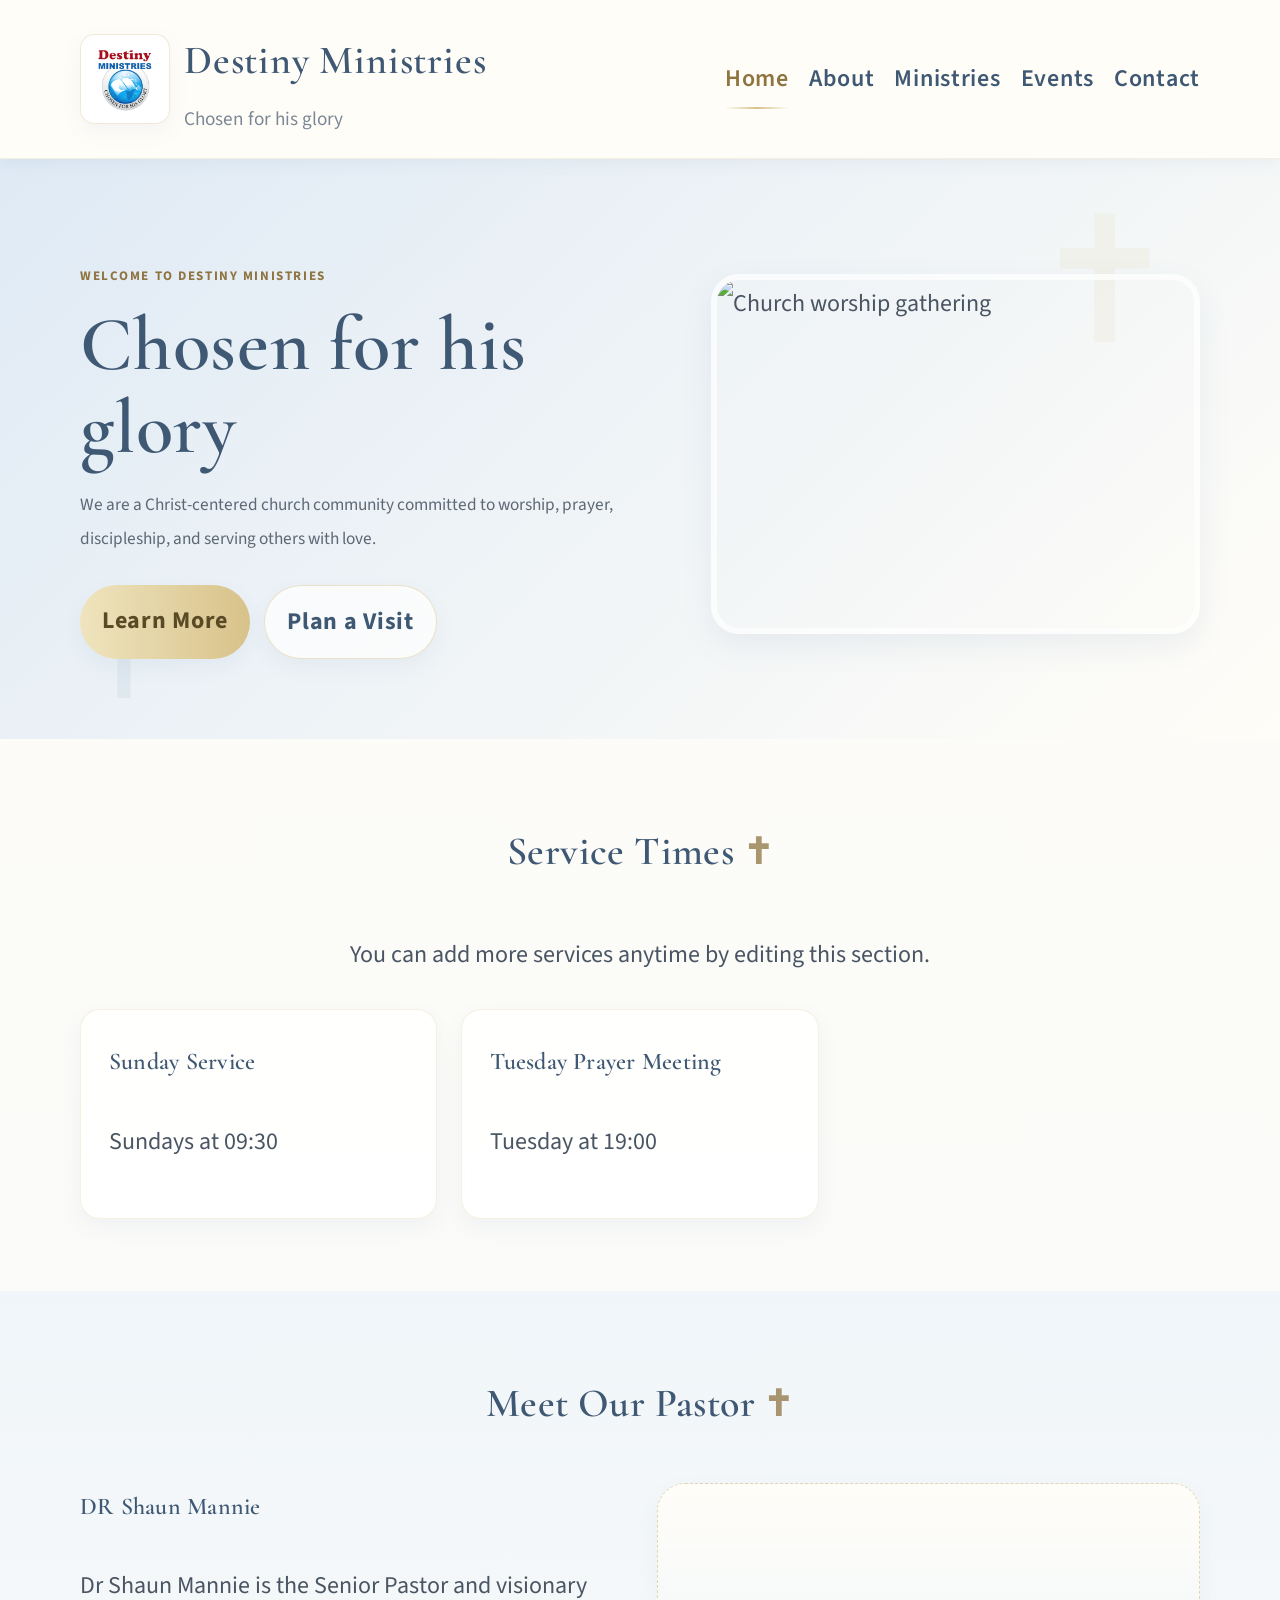
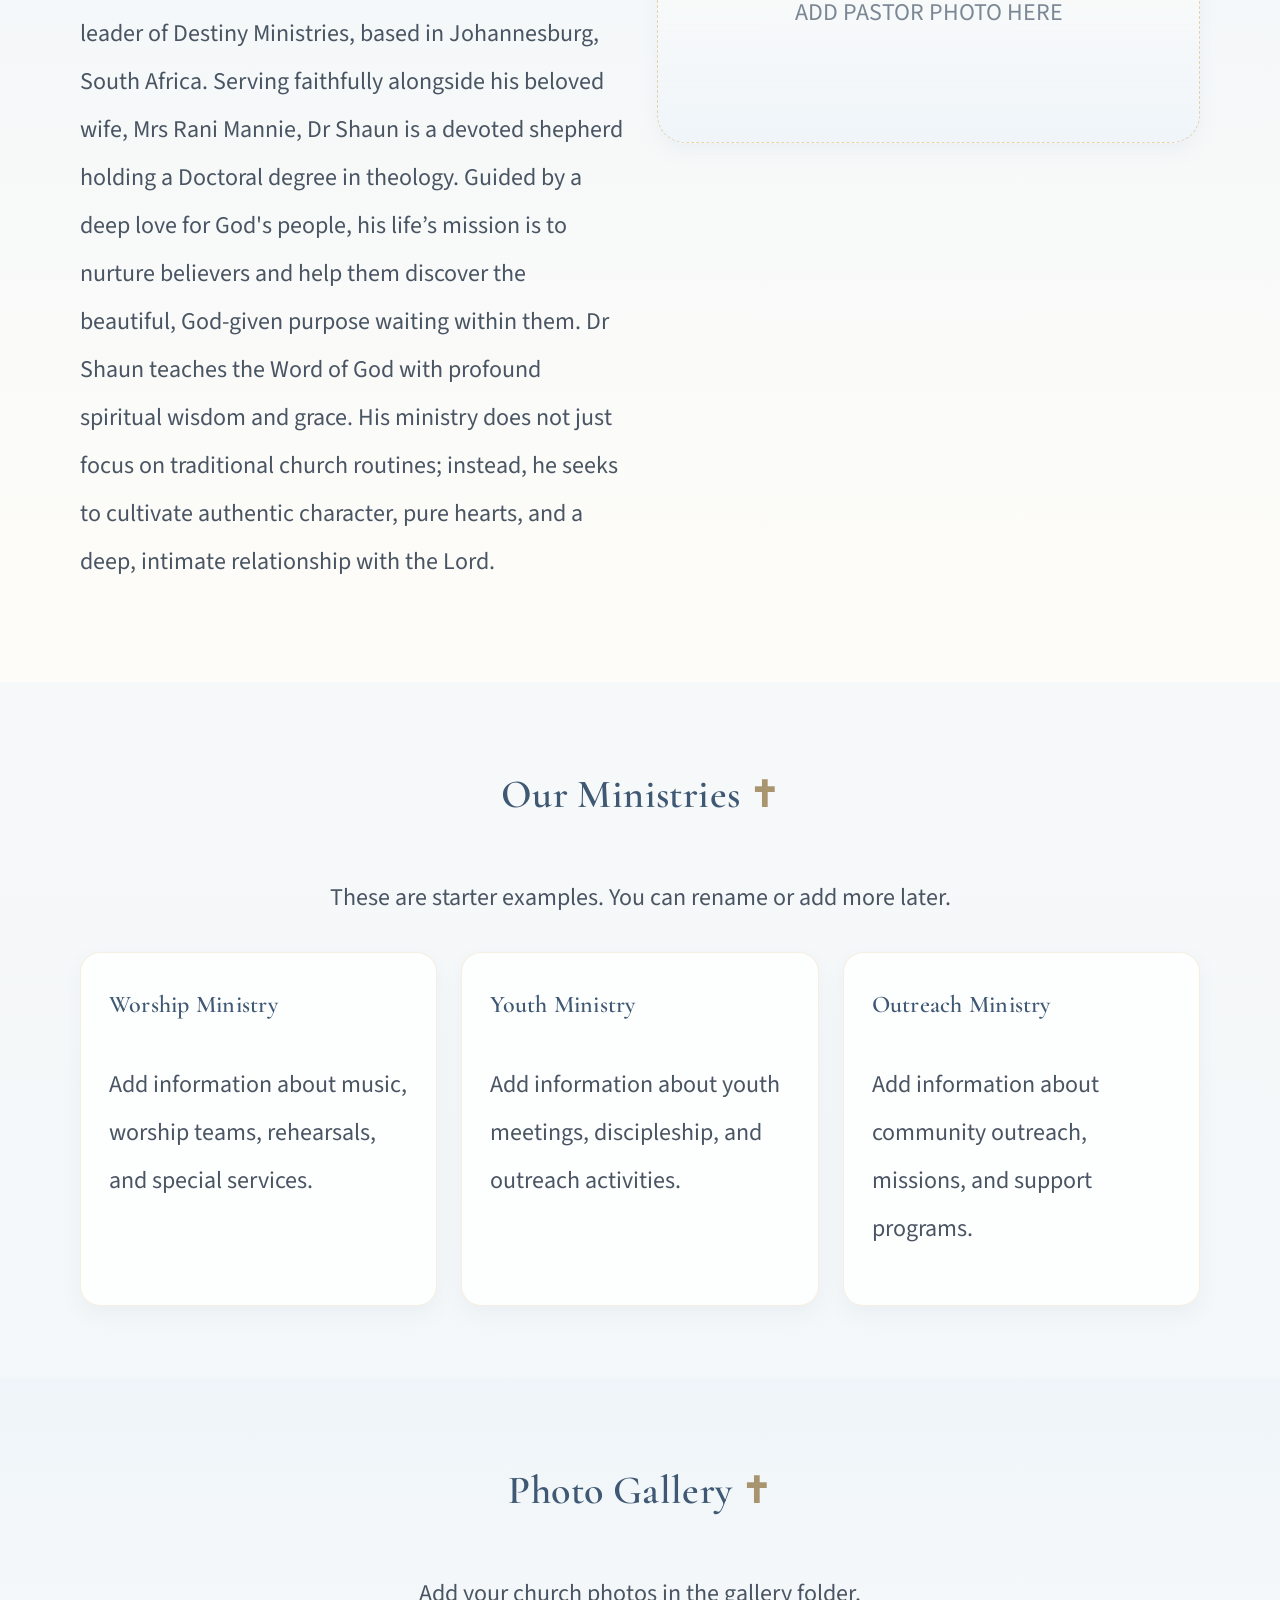
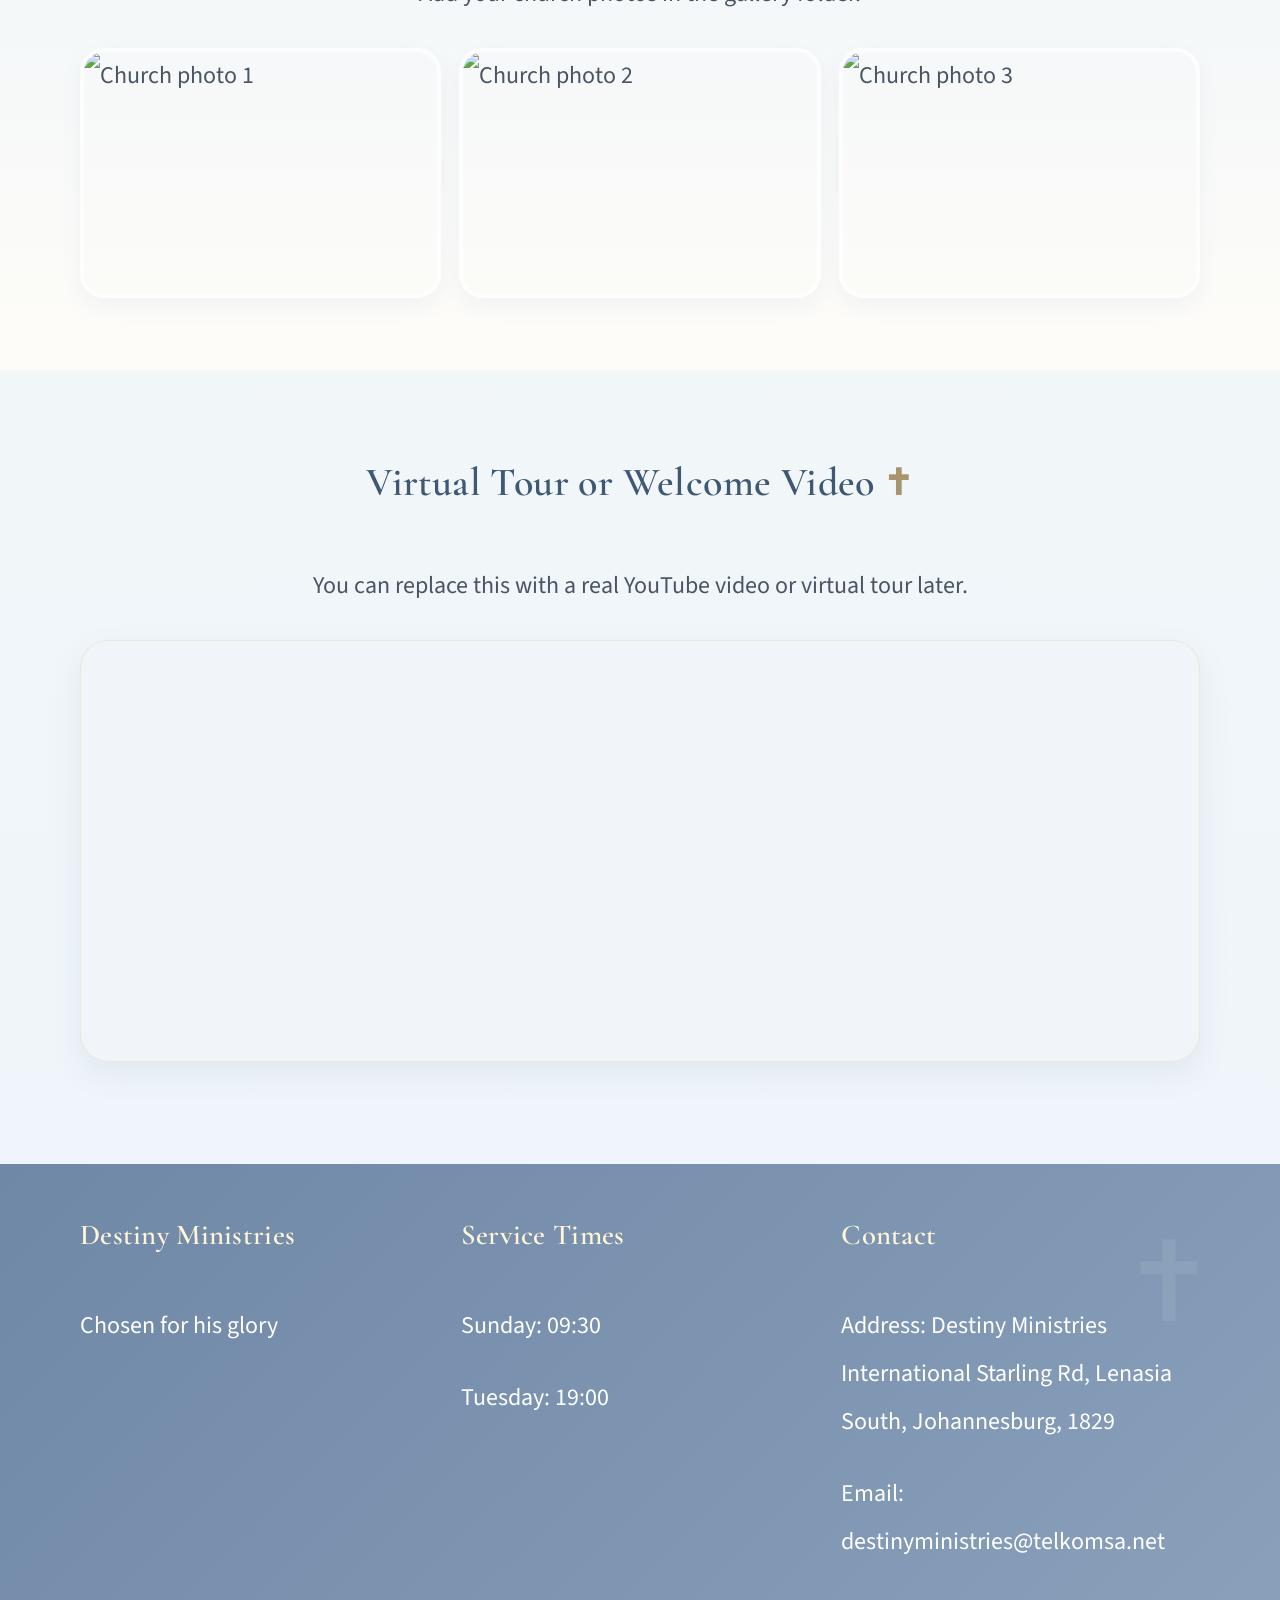
==== index.html @ 10422968 "More updates" ====
<!DOCTYPE html>
<html lang="en">
<head>
  <meta charset="UTF-8" />
  <meta name="viewport" content="width=device-width, initial-scale=1.0" />
  <title>Destiny Ministries | Home</title>
  <meta name="description" content="Destiny Ministries - Chosen for his glory" />
  <link rel="preconnect" href="https://fonts.googleapis.com" />
<link rel="preconnect" href="https://fonts.gstatic.com" crossorigin />
<link href="https://fonts.googleapis.com/css2?family=Cormorant+Garamond:wght@400;500;600;700&family=Source+Sans+3:wght@400;500;600&display=swap" rel="stylesheet" />
<link rel="stylesheet" href="styles.css" />
</head>
<body>
  <header class="site-header">
    <div class="container nav">
      <a href="index.html" class="brand">
        <img src="assets/logo.png" alt="Destiny Ministries Logo" class="logo" />
        <div>
          <h1>Destiny Ministries</h1>
          <p>Chosen for his glory</p>
        </div>
      </a>

      <button class="nav-toggle" aria-label="Toggle menu">☰</button>

      <nav class="site-nav">
        <a href="index.html" class="active">Home</a>
        <a href="about.html">About</a>
        <a href="ministries.html">Ministries</a>
        <a href="events.html">Events</a>
        <a href="contact.html">Contact</a>
      </nav>
    </div>
  </header>

  <main>
    <section class="hero">
      <div class="container hero-grid">
        <div class="hero-text">
          <span class="eyebrow">Welcome to Destiny Ministries</span>
          <h2>Chosen for his glory</h2>
          <p>
            We are a Christ-centered church community committed to worship,
            prayer, discipleship, and serving others with love.
          </p>
          <div class="hero-actions">
            <a href="about.html" class="btn">Learn More</a>
            <a href="contact.html" class="btn btn-outline">Plan a Visit</a>
          </div>
        </div>

        <div class="hero-image-card">
          <img src="assets/hero.jpg" alt="Church worship gathering" />
        </div>
      </div>
    </section>

    <section class="section">
      <div class="container">
        <div class="section-heading">
          <h3>Service Times</h3>
          <p>You can add more services anytime by editing this section.</p>
        </div>

        <div class="cards">
          <article class="card">
            <h4>Sunday Service</h4>
            <p>Sundays at 09:30</p>
          </article>

          <article class="card">
            <h4>Tuesday Prayer Meeting</h4>
            <p>Tuesday at 19:00</p>
          </article>
        </div>
      </div>
    </section>

    <section class="section alt-bg">
      <div class="container">
        <div class="section-heading">
          <h3>Meet Our Pastor</h3>
        </div>

        <div class="split">
          <div>
            <h4>DR Shaun Mannie</h4>
            <p>Dr Shaun Mannie is the Senior Pastor and visionary leader of Destiny Ministries, 
              based in Johannesburg, South Africa. 
              Serving faithfully alongside his beloved wife, Mrs Rani Mannie, 
              Dr Shaun is a devoted shepherd holding a Doctoral degree in theology. 
              Guided by a deep love for God's people, his life’s mission is to nurture believers and help them discover the beautiful, 
              God-given purpose waiting within them.
              Dr Shaun teaches the Word of God with profound spiritual wisdom and grace. 
              His ministry does not just focus on traditional church routines; instead, 
              he seeks to cultivate authentic character, pure hearts, and a deep, intimate relationship with the Lord.
            </p>
          </div>

          <div class="placeholder-box">
            <p>ADD PASTOR PHOTO HERE</p>
          </div>
        </div>
      </div>
    </section>

    <section class="section">
      <div class="container">
        <div class="section-heading">
          <h3>Our Ministries</h3>
          <p>These are starter examples. You can rename or add more later.</p>
        </div>

        <div class="cards">
          <article class="card">
            <h4>Worship Ministry</h4>
            <p>Add information about music, worship teams, rehearsals, and special services.</p>
          </article>

          <article class="card">
            <h4>Youth Ministry</h4>
            <p>Add information about youth meetings, discipleship, and outreach activities.</p>
          </article>

          <article class="card">
            <h4>Outreach Ministry</h4>
            <p>Add information about community outreach, missions, and support programs.</p>
          </article>
        </div>
      </div>
    </section>

    <section class="section alt-bg">
      <div class="container">
        <div class="section-heading">
          <h3>Photo Gallery</h3>
          <p>Add your church photos in the gallery folder.</p>
        </div>

        <div class="gallery">
          <img src="assets/gallery/photo1.jpg" alt="Church photo 1" />
          <img src="assets/gallery/photo2.jpg" alt="Church photo 2" />
          <img src="assets/gallery/photo3.jpg" alt="Church photo 3" />
        </div>
      </div>
    </section>

    <section class="section">
      <div class="container">
        <div class="section-heading">
          <h3>Virtual Tour or Welcome Video</h3>
          <p>You can replace this with a real YouTube video or virtual tour later.</p>
        </div>

        <div class="video-wrapper">
          <iframe
            src=""
            title="Church video placeholder"
            allowfullscreen>
          </iframe>
        </div>
      </div>
    </section>
  </main>

  <footer class="site-footer">
    <div class="container footer-grid">
      <div>
        <h4>Destiny Ministries</h4>
        <p>Chosen for his glory</p>
      </div>

      <div>
        <h4>Service Times</h4>
        <p>Sunday: 09:30</p>
        <p>Tuesday: 19:00</p>
      </div>

      <div>
        <h4>Contact</h4>
        <p>Address: Destiny Ministries International
          Starling Rd, Lenasia South, Johannesburg, 1829</p>
        <p>Email: destinyministries@telkomsa.net</p>
      </div>
    </div>
  </footer>

  <script src="script.js"></script>
</body>
</html>
---- styles.css ----
:root {
  --blue-deep: #5f7fa3;
  --blue-soft: #dfeaf5;
  --blue-mist: #edf4fa;
  --gold-soft: #d8c28a;
  --gold-light: #efe4be;
  --ivory: #fffdf8;
  --white: #ffffff;
  --text: #4a5563;
  --heading: #3f5873;
  --muted: #7b8794;
  --shadow: 0 12px 30px rgba(95, 127, 163, 0.10);
  --shadow-soft: 0 8px 20px rgba(95, 127, 163, 0.07);
  --radius: 20px;
  --max-width: 1120px;
}

* {
  box-sizing: border-box;
}

html {
  scroll-behavior: smooth;
}

body {
  margin: 0;
  font-family: "Source Sans 3", Arial, sans-serif;
  color: var(--text);
  background: linear-gradient(to bottom, var(--ivory), var(--blue-mist));
  line-height: 2.00;
  font-size: 1.50rem;
}

img {
  max-width: 100%;
  display: block;
}

a {
  color: var(--heading);
  text-decoration: none;
}

p,
li,
label,
input,
textarea,
button {
  font-family: "Source Sans 3", Arial, sans-serif;
}

.container {
  width: min(92%, var(--max-width));
  margin: 0 auto;
}

.site-header {
  background: rgba(255, 253, 248, 0.92);
  backdrop-filter: blur(8px);
  color: var(--heading);
  position: sticky;
  top: 0;
  z-index: 1000;
  box-shadow: 0 4px 16px rgba(95, 127, 163, 0.08);
  border-bottom: 1px solid rgba(216, 194, 138, 0.25);
}

.nav {
  display: flex;
  align-items: center;
  justify-content: space-between;
  gap: 20px;
  padding: 20px 0;
  position: relative;
}

.brand {
  display: flex;
  align-items: center;
  gap: 14px;
  color: var(--heading);
}

.brand h1 {
  font-family: "Cormorant Garamond", Georgia, serif;
  font-size: 2.5rem;
  margin: 0;
  font-weight: 600;
  letter-spacing: 0.02em;
}

.brand p {
  margin: 0;
  color: var(--muted);
  font-size: 1.2rem;
}

.logo {
  width: 90px;
  height: 90px;
  object-fit: contain;
  border-radius: 16%;
  background: var(--white);
  padding: 10px;
  box-shadow: var(--shadow-soft);
  border: 1px solid rgba(216, 194, 138, 0.35);
}

.site-nav {
  display: flex;
  gap: 20px;
}

.site-nav a {
  color: var(--heading);
  font-family: "Source Sans 3", Arial, sans-serif;
  font-weight: 600;
  letter-spacing: 0.03em;
  position: relative;
}

.site-nav a.active,
.site-nav a:hover {
  color: #8f7440;
}

.site-nav a.active::after,
.site-nav a:hover::after {
  content: "";
  position: absolute;
  left: 0;
  bottom: -6px;
  width: 100%;
  height: 2px;
  background: linear-gradient(to right, transparent, var(--gold-soft), transparent);
}

.nav-toggle {
  display: none;
  background: transparent;
  color: var(--heading);
  border: none;
  font-size: 1.6rem;
  cursor: pointer;
}

.hero {
  position: relative;
  overflow: hidden;
  padding: 90px 0 80px;
  background:
    linear-gradient(135deg, rgba(223, 234, 245, 0.95), rgba(255, 253, 248, 0.98)),
    linear-gradient(to bottom right, var(--blue-soft), var(--ivory));
}

.hero::before {
  content: "✝";
  position: absolute;
  top: 40px;
  right: 8%;
  font-size: 11rem;
  color: rgba(216, 194, 138, 0.10);
  line-height: 1;
  pointer-events: none;
}

.hero::after {
  content: "✝";
  position: absolute;
  bottom: 20px;
  left: 6%;
  font-size: 7rem;
  color: rgba(95, 127, 163, 0.08);
  line-height: 1;
  pointer-events: none;
}

.hero-grid {
  display: grid;
  grid-template-columns: 1.2fr 1fr;
  gap: 44px;
  align-items: center;
  position: relative;
  z-index: 1;
}

.eyebrow {
  display: inline-block;
  margin-bottom: 14px;
  color: #8f7440;
  font-weight: 700;
  text-transform: uppercase;
  letter-spacing: 0.12em;
  font-size: 0.82rem;
}

.hero h2 {
  font-family: "Cormorant Garamond", Georgia, serif;
  font-size: clamp(2.8rem, 6vw, 4.8rem);
  margin: 0 0 18px;
  line-height: 1.08;
  color: var(--heading);
  font-weight: 600;
  letter-spacing: 0.01em;
}

.hero p {
  max-width: 620px;
  font-size: 1.08rem;
  color: #5d6875;
}

.hero-image-card img {
  border-radius: 28px;
  box-shadow: var(--shadow);
  min-height: 360px;
  object-fit: cover;
  border: 6px solid rgba(255, 255, 255, 0.7);
}

.hero-actions {
  display: flex;
  gap: 14px;
  margin-top: 28px;
  flex-wrap: wrap;
}

.btn {
  display: inline-block;
  background: linear-gradient(to right, var(--gold-light), var(--gold-soft));
  color: #5a4a26;
  padding: 12px 22px;
  border-radius: 999px;
  font-family: "Source Sans 3", Arial, sans-serif;
  font-weight: 700;
  letter-spacing: 0.03em;
  border: none;
  cursor: pointer;
  box-shadow: var(--shadow-soft);
  transition: transform 0.2s ease, box-shadow 0.2s ease;
}

.btn:hover {
  transform: translateY(-1px);
  box-shadow: 0 12px 22px rgba(95, 127, 163, 0.12);
}

.btn-outline {
  background: rgba(255, 255, 255, 0.7);
  border: 1px solid rgba(216, 194, 138, 0.45);
  color: var(--heading);
}

.page-header {
  background: linear-gradient(to bottom, rgba(223, 234, 245, 0.5), rgba(255, 253, 248, 0.85));
  padding: 54px 0 28px;
  text-align: center;
}

.page-header h2 {
  font-family: "Cormorant Garamond", Georgia, serif;
  color: var(--heading);
  font-size: 3rem;
  margin-bottom: 10px;
  font-weight: 600;
}

.section {
  padding: 72px 0;
  position: relative;
}

.alt-bg {
  background: linear-gradient(to bottom, rgba(237, 244, 250, 0.72), rgba(255, 253, 248, 0.9));
}

.section-heading {
  margin-bottom: 30px;
  text-align: center;
}

.section-heading h3,
.section h3,
.card h3,
.card h4,
h4 {
  font-family: "Cormorant Garamond", Georgia, serif;
  margin-top: 0;
  color: var(--heading);
  font-weight: 600;
  letter-spacing: 0.01em;
}

.section-heading h3,
.section h3 {
  font-size: 2.5rem;
}

.section-heading h3::after,
.section h3::after {
  content: " ✝";
  color: rgba(143, 116, 64, 0.75);
  font-size: 0.9em;
}

.cards {
  display: grid;
  grid-template-columns: repeat(3, 1fr);
  gap: 24px;
}

.card {
  background: rgba(255, 255, 255, 0.82);
  border-radius: var(--radius);
  padding: 28px;
  box-shadow: var(--shadow-soft);
  border: 1px solid rgba(216, 194, 138, 0.24);
  backdrop-filter: blur(4px);
}

.split {
  display: grid;
  grid-template-columns: 1fr 1fr;
  gap: 34px;
  align-items: start;
}

.placeholder-box {
  min-height: 260px;
  border: 1.5px dashed rgba(216, 194, 138, 0.65);
  border-radius: 28px;
  display: grid;
  place-items: center;
  background:
    linear-gradient(to bottom, rgba(255, 253, 248, 0.96), rgba(237, 244, 250, 0.8));
  color: var(--muted);
  padding: 20px;
  text-align: center;
  box-shadow: var(--shadow-soft);
}

.gallery {
  display: grid;
  grid-template-columns: repeat(3, 1fr);
  gap: 18px;
}

.gallery img {
  width: 100%;
  height: 250px;
  object-fit: cover;
  border-radius: 24px;
  box-shadow: var(--shadow-soft);
  border: 4px solid rgba(255, 255, 255, 0.7);
}

.video-wrapper {
  border-radius: 28px;
  overflow: hidden;
  box-shadow: var(--shadow);
  background: #f1f5f9;
  border: 1px solid rgba(216, 194, 138, 0.25);
}

.video-wrapper iframe {
  width: 100%;
  height: 420px;
  border: 0;
  display: block;
}

.contact-form {
  display: grid;
  gap: 12px;
}

.contact-form input,
.contact-form textarea {
  width: 100%;
  padding: 13px 15px;
  border: 1px solid rgba(95, 127, 163, 0.18);
  border-radius: 14px;
  font: inherit;
  background: rgba(255, 255, 255, 0.88);
}

.contact-form input:focus,
.contact-form textarea:focus {
  outline: 2px solid rgba(216, 194, 138, 0.35);
  border-color: rgba(216, 194, 138, 0.55);
}

.form-note {
  color: var(--muted);
  font-size: 0.95rem;
  margin-top: 12px;
}

.site-footer {
  background: linear-gradient(135deg, #6f88a6, #8aa0bb);
  color: var(--white);
  padding: 42px 0;
  margin-top: 30px;
  position: relative;
  overflow: hidden;
}

.site-footer::before {
  content: "✝";
  position: absolute;
  right: 5%;
  top: 10px;
  font-size: 7rem;
  color: rgba(255, 255, 255, 0.08);
}

.footer-grid {
  display: grid;
  grid-template-columns: repeat(3, 1fr);
  gap: 22px;
  position: relative;
  z-index: 1;
}

.site-footer h4 {
  margin-top: 0;
  color: #fff6d8;
  font-family: "Cormorant Garamond", Georgia, serif;
  font-size: 1.8rem;
}

.site-footer a {
  color: #f8fbff;
}

ul {
  padding-left: 20px;
}

.pastor-photo {
  width: 100%;
  height: 260px;
  object-fit: cover;
  border-radius: 18px;
  margin-bottom: 16px;
  box-shadow: var(--shadow-soft);
}

.scripture,
blockquote {
  font-family: "Cormorant Garamond", Georgia, serif;
  font-size: 1.4rem;
  font-style: italic;
  color: #7b6a45;
}

@media (max-width: 900px) {
  .hero-grid,
  .split,
  .cards,
  .gallery,
  .footer-grid {
    grid-template-columns: 1fr;
  }

  .site-nav {
    display: none;
    position: absolute;
    right: 0;
    top: 70px;
    background: rgba(255, 253, 248, 0.98);
    border-radius: 16px;
    padding: 16px;
    flex-direction: column;
    min-width: 220px;
    box-shadow: var(--shadow);
  }

  .site-nav a {
    color: var(--heading);
  }

  .site-nav.show {
    display: flex;
  }

  .nav-toggle {
    display: block;
  }

  .hero::before {
    font-size: 7rem;
    top: 20px;
  }

  .hero::after {
    font-size: 5rem;
  }

  .hero-image-card img {
    min-height: 260px;
  }

  .video-wrapper iframe {
    height: 280px;
  }

  .page-header h2 {
    font-size: 2.4rem;
  }

  .section-heading h3,
  .section h3 {
    font-size: 2rem;
  }
}
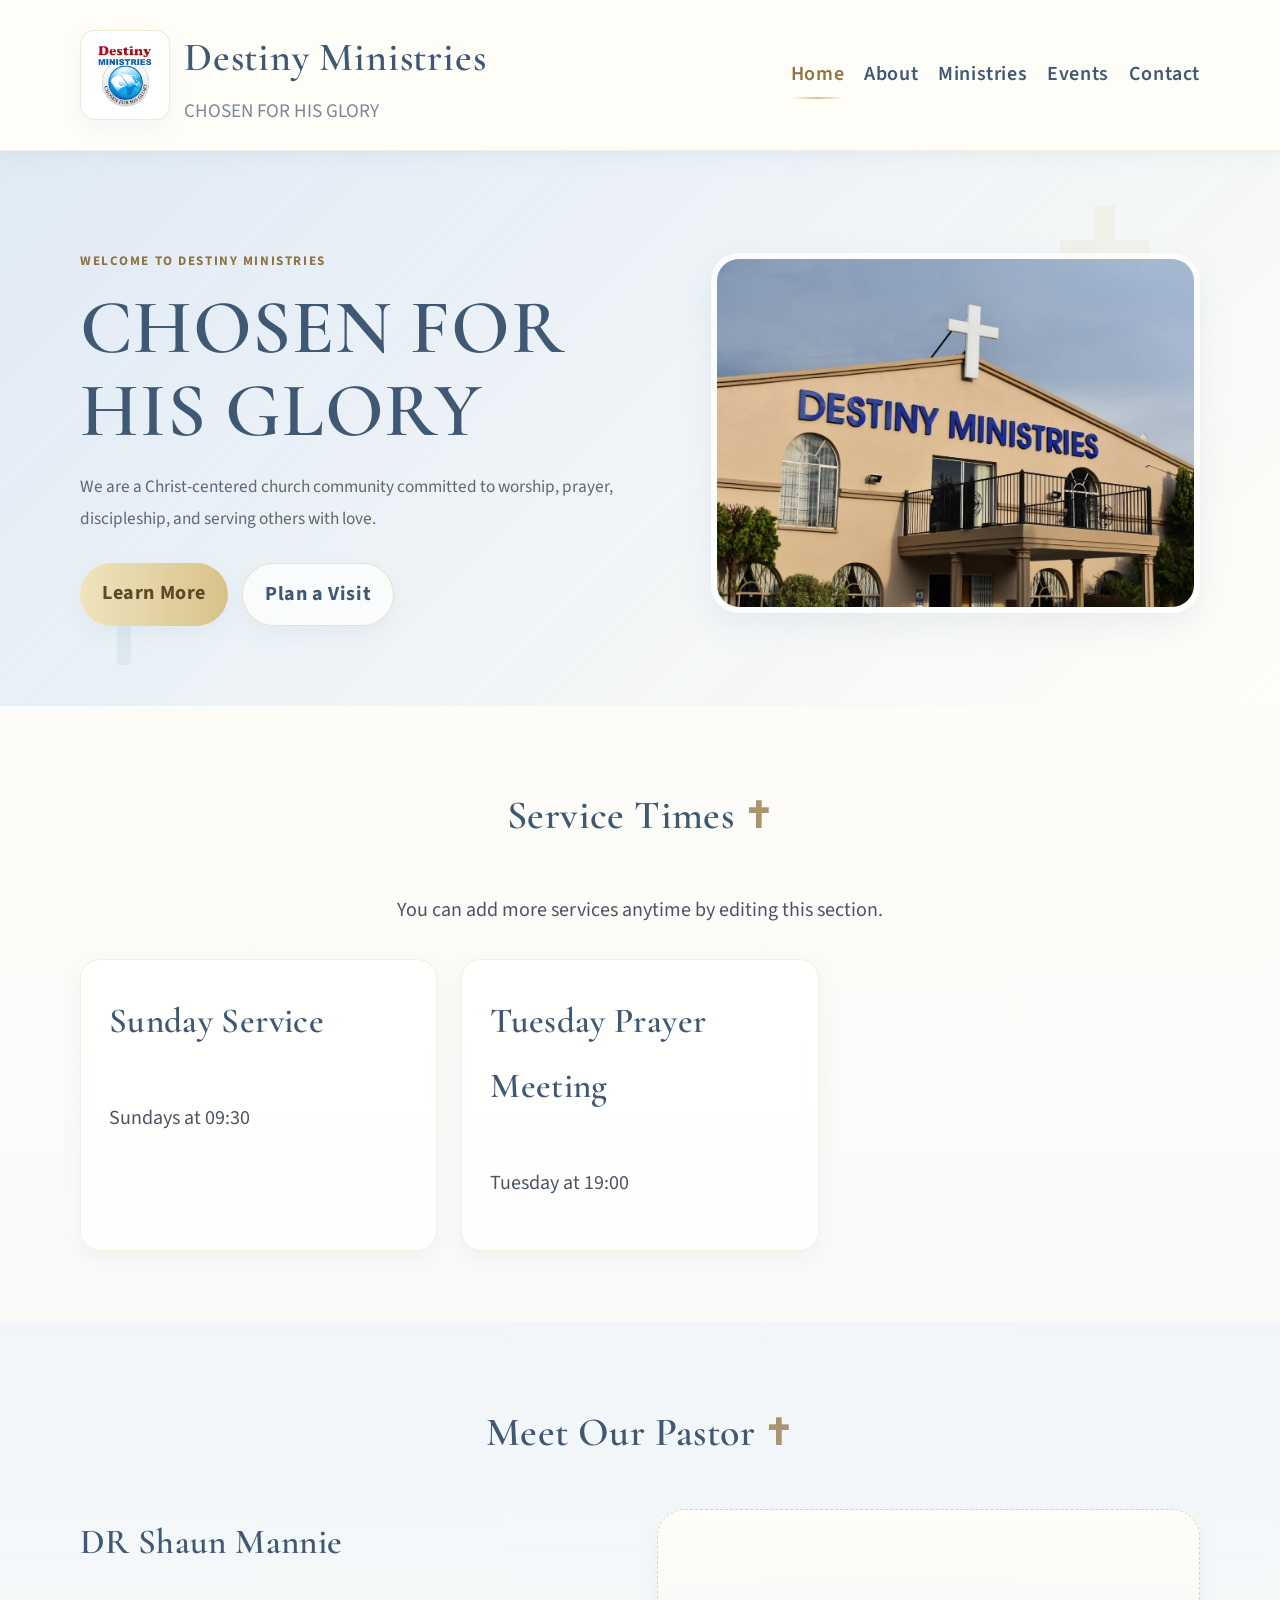
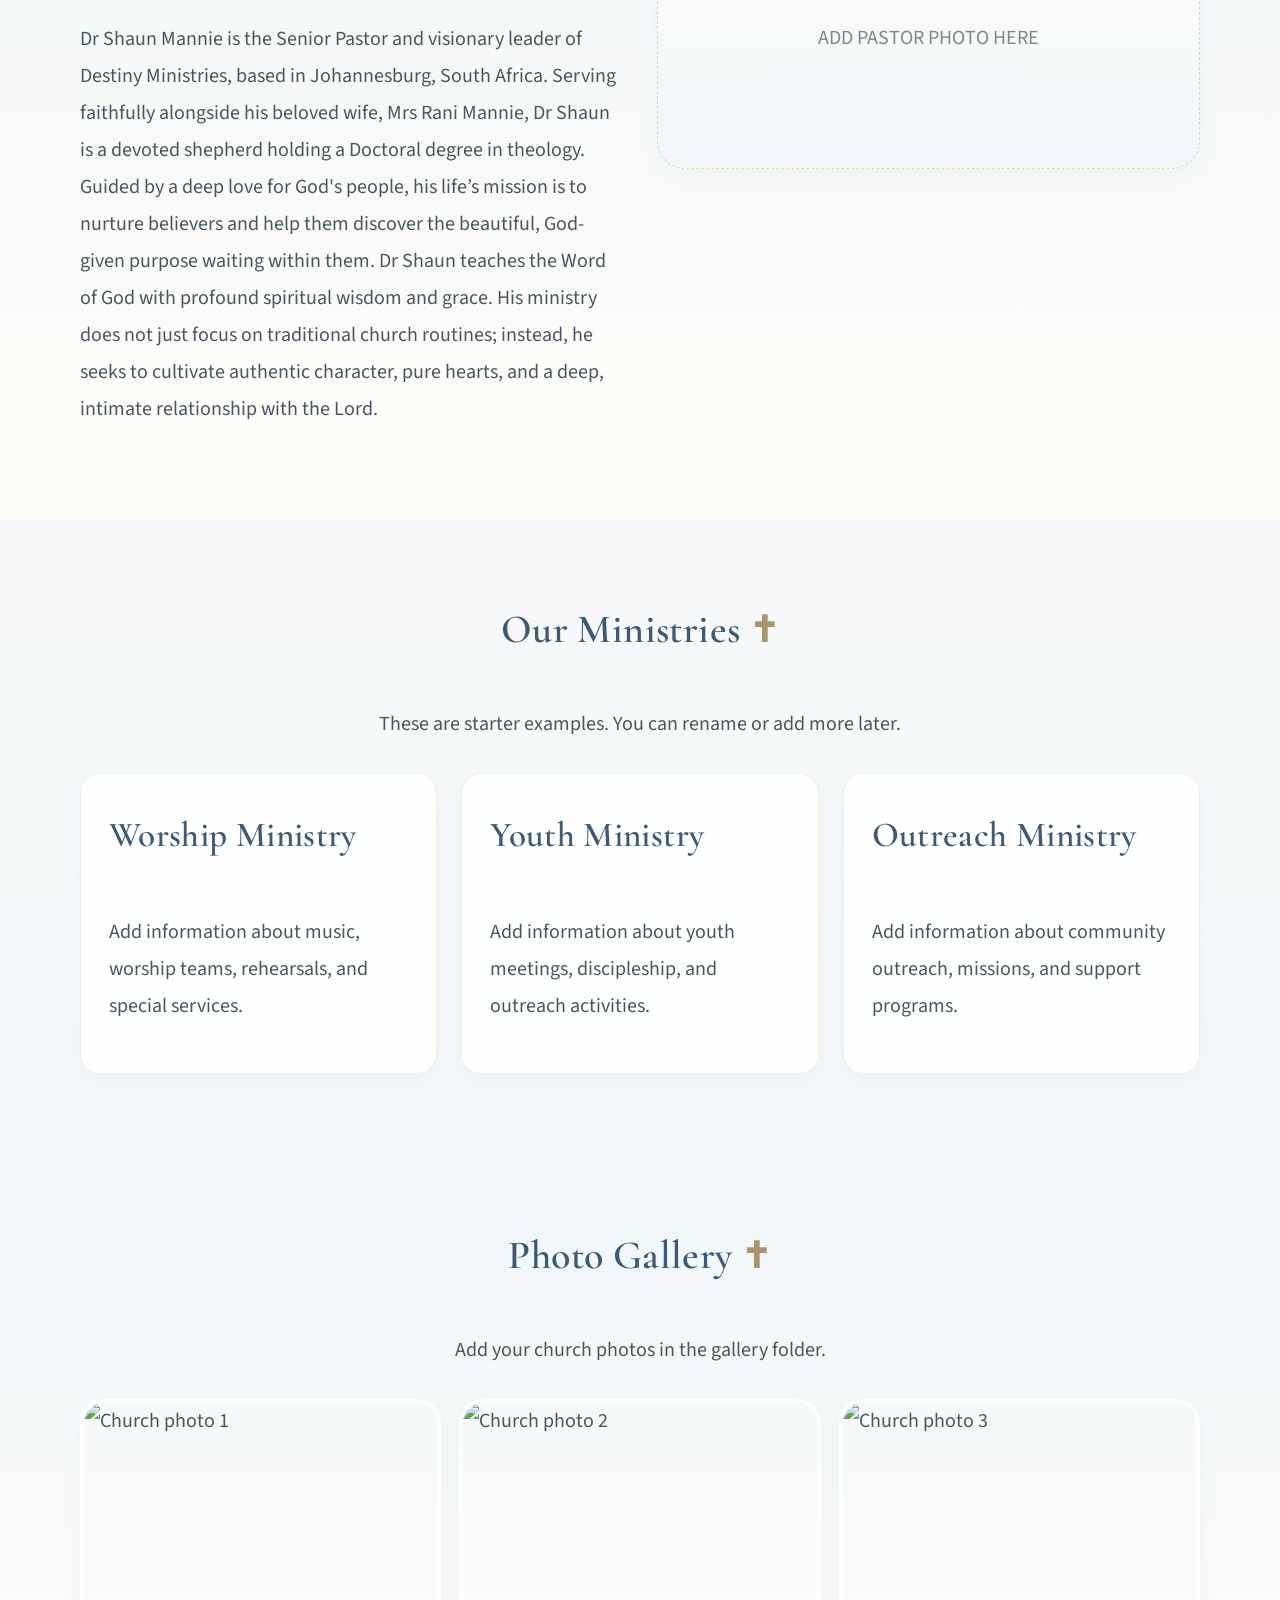
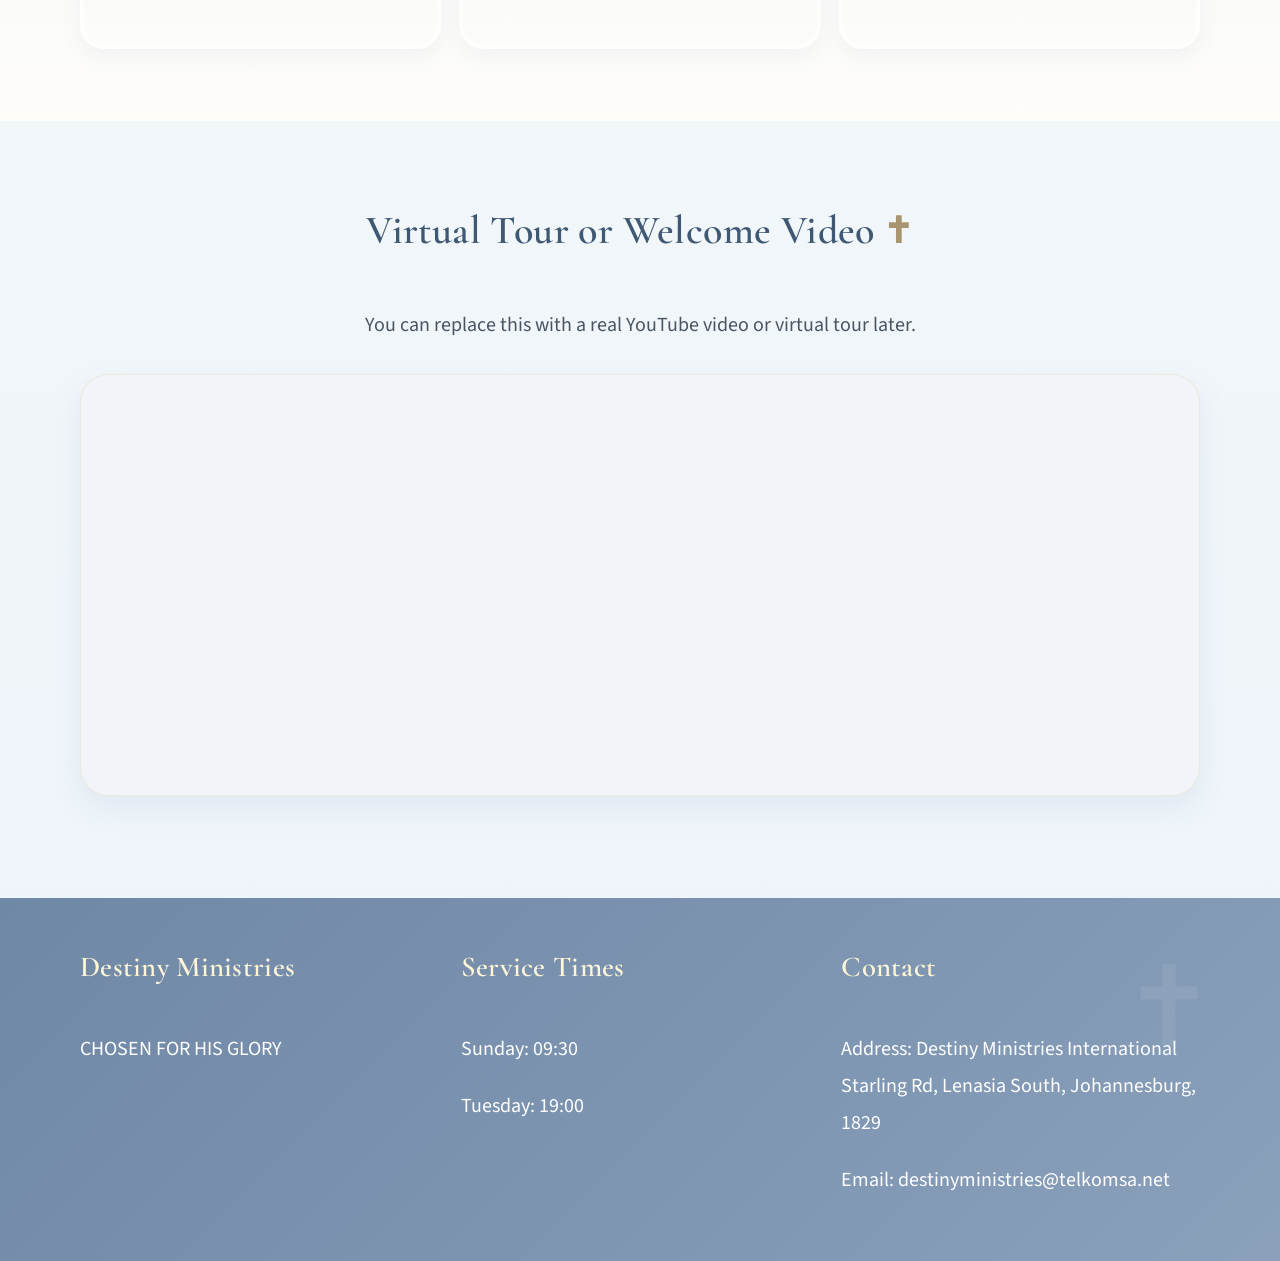
==== commit fcb7923b: "update fonts" ====
--- a/index.html
+++ b/index.html
@@ -4,7 +4,7 @@
   <meta charset="UTF-8" />
   <meta name="viewport" content="width=device-width, initial-scale=1.0" />
   <title>Destiny Ministries | Home</title>
-  <meta name="description" content="Destiny Ministries - Chosen for his glory" />
+  <meta name="description" content="Destiny Ministries - CHOSEN FOR HIS GLORY" />
   <link rel="preconnect" href="https://fonts.googleapis.com" />
 <link rel="preconnect" href="https://fonts.gstatic.com" crossorigin />
 <link href="https://fonts.googleapis.com/css2?family=Cormorant+Garamond:wght@400;500;600;700&family=Source+Sans+3:wght@400;500;600&display=swap" rel="stylesheet" />
@@ -17,7 +17,7 @@
         <img src="assets/logo.png" alt="Destiny Ministries Logo" class="logo" />
         <div>
           <h1>Destiny Ministries</h1>
-          <p>Chosen for his glory</p>
+          <p>CHOSEN FOR HIS GLORY</p>
         </div>
       </a>
 
@@ -38,7 +38,7 @@
       <div class="container hero-grid">
         <div class="hero-text">
           <span class="eyebrow">Welcome to Destiny Ministries</span>
-          <h2>Chosen for his glory</h2>
+          <h2>CHOSEN FOR HIS GLORY</h2>
           <p>
             We are a Christ-centered church community committed to worship,
             prayer, discipleship, and serving others with love.
@@ -167,7 +167,7 @@
     <div class="container footer-grid">
       <div>
         <h4>Destiny Ministries</h4>
-        <p>Chosen for his glory</p>
+        <p>CHOSEN FOR HIS GLORY</p>
       </div>
 
       <div>
--- a/styles.css
+++ b/styles.css
@@ -28,8 +28,8 @@
   font-family: "Source Sans 3", Arial, sans-serif;
   color: var(--text);
   background: linear-gradient(to bottom, var(--ivory), var(--blue-mist));
-  line-height: 2.00;
-  font-size: 1.50rem;
+  line-height: 1.85;
+  font-size: 1.25rem;
 }
 
 img {
@@ -291,6 +291,7 @@
   color: var(--heading);
   font-weight: 600;
   letter-spacing: 0.01em;
+  font-size: 2.2rem;
 }
 
 .section-heading h3,
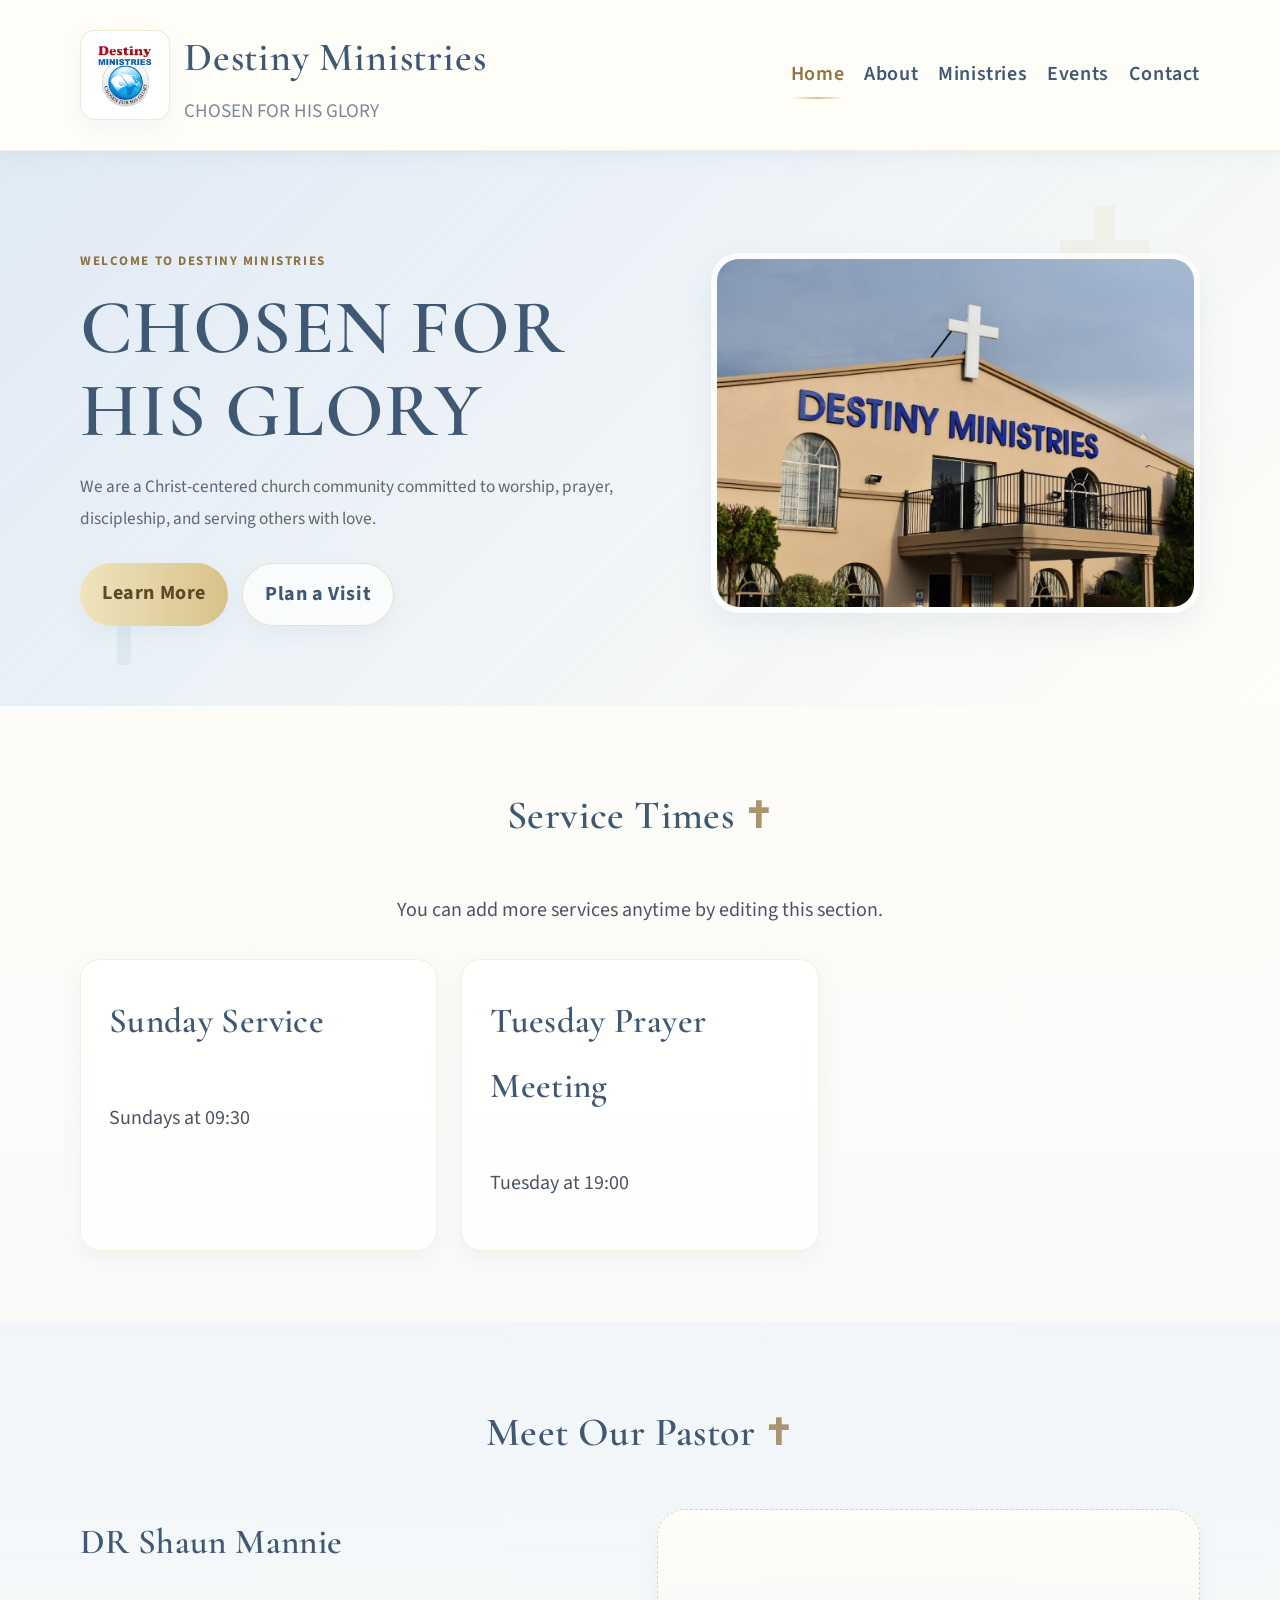
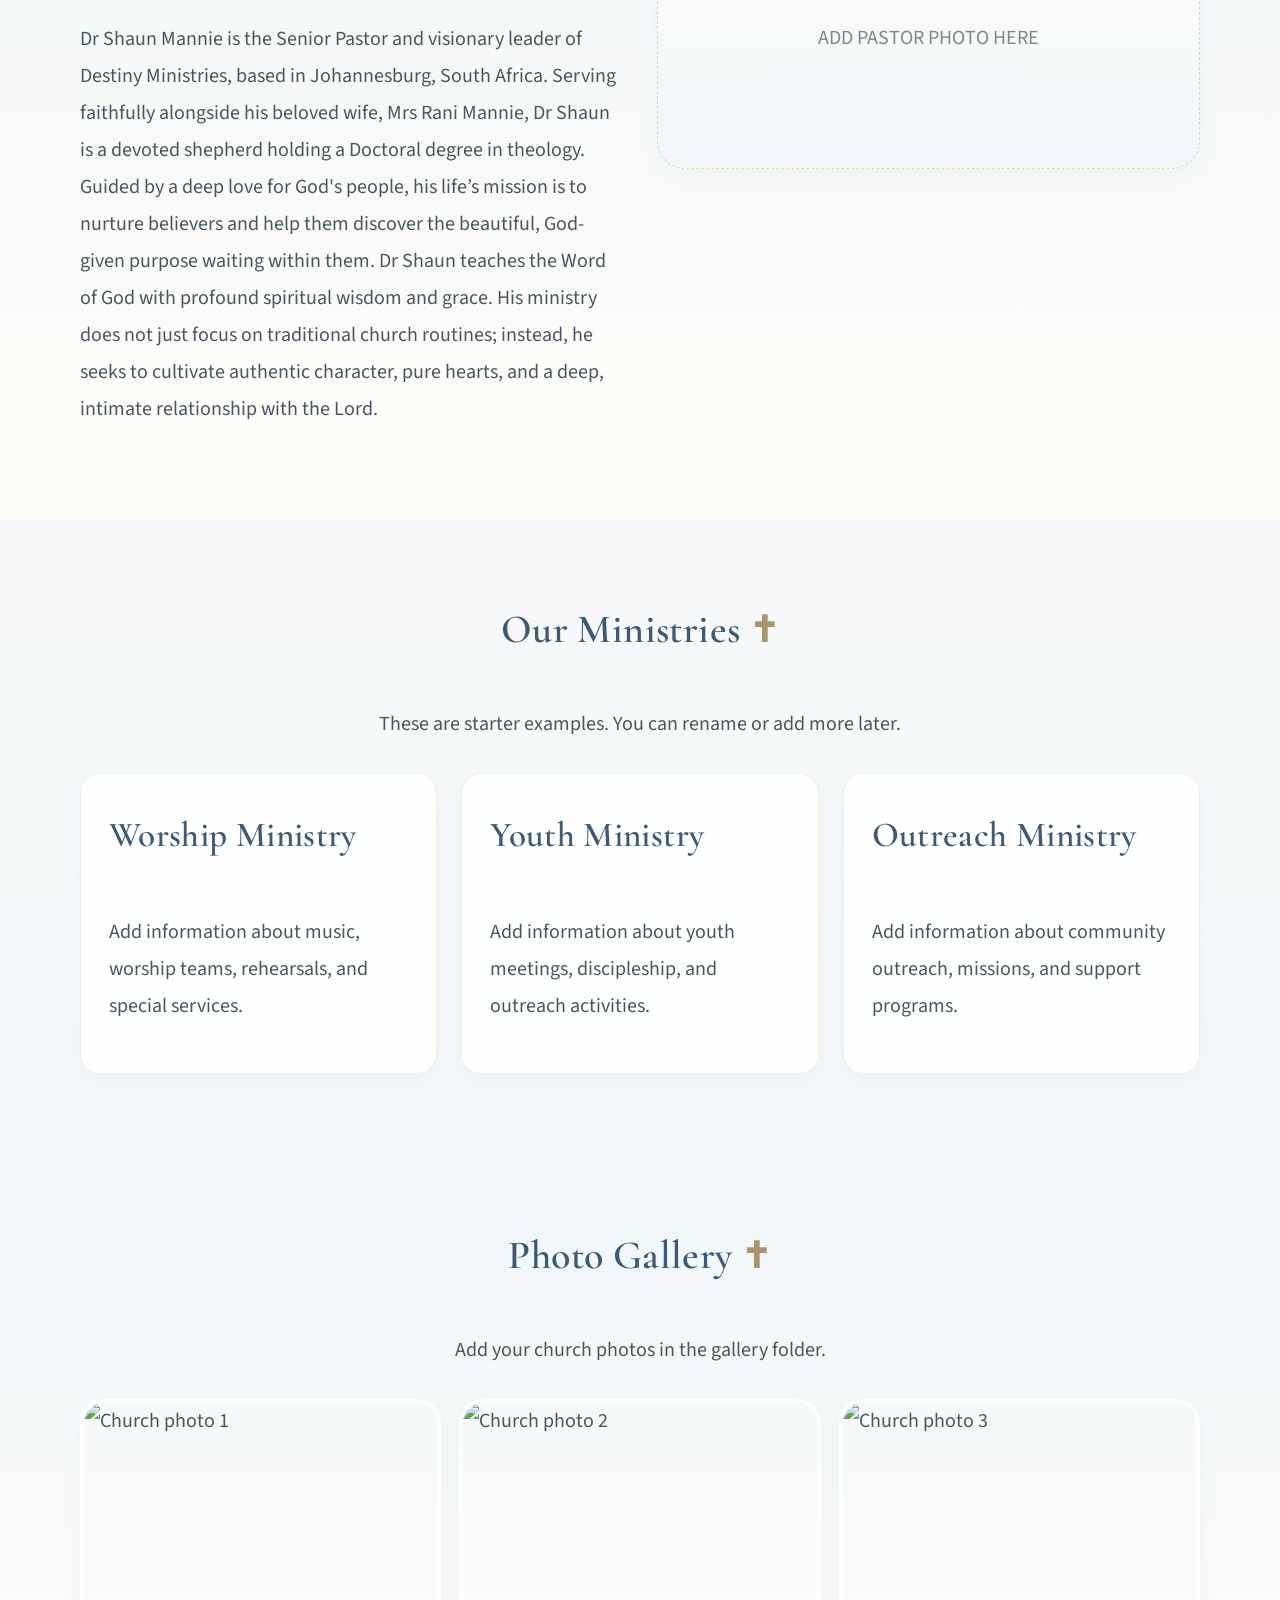
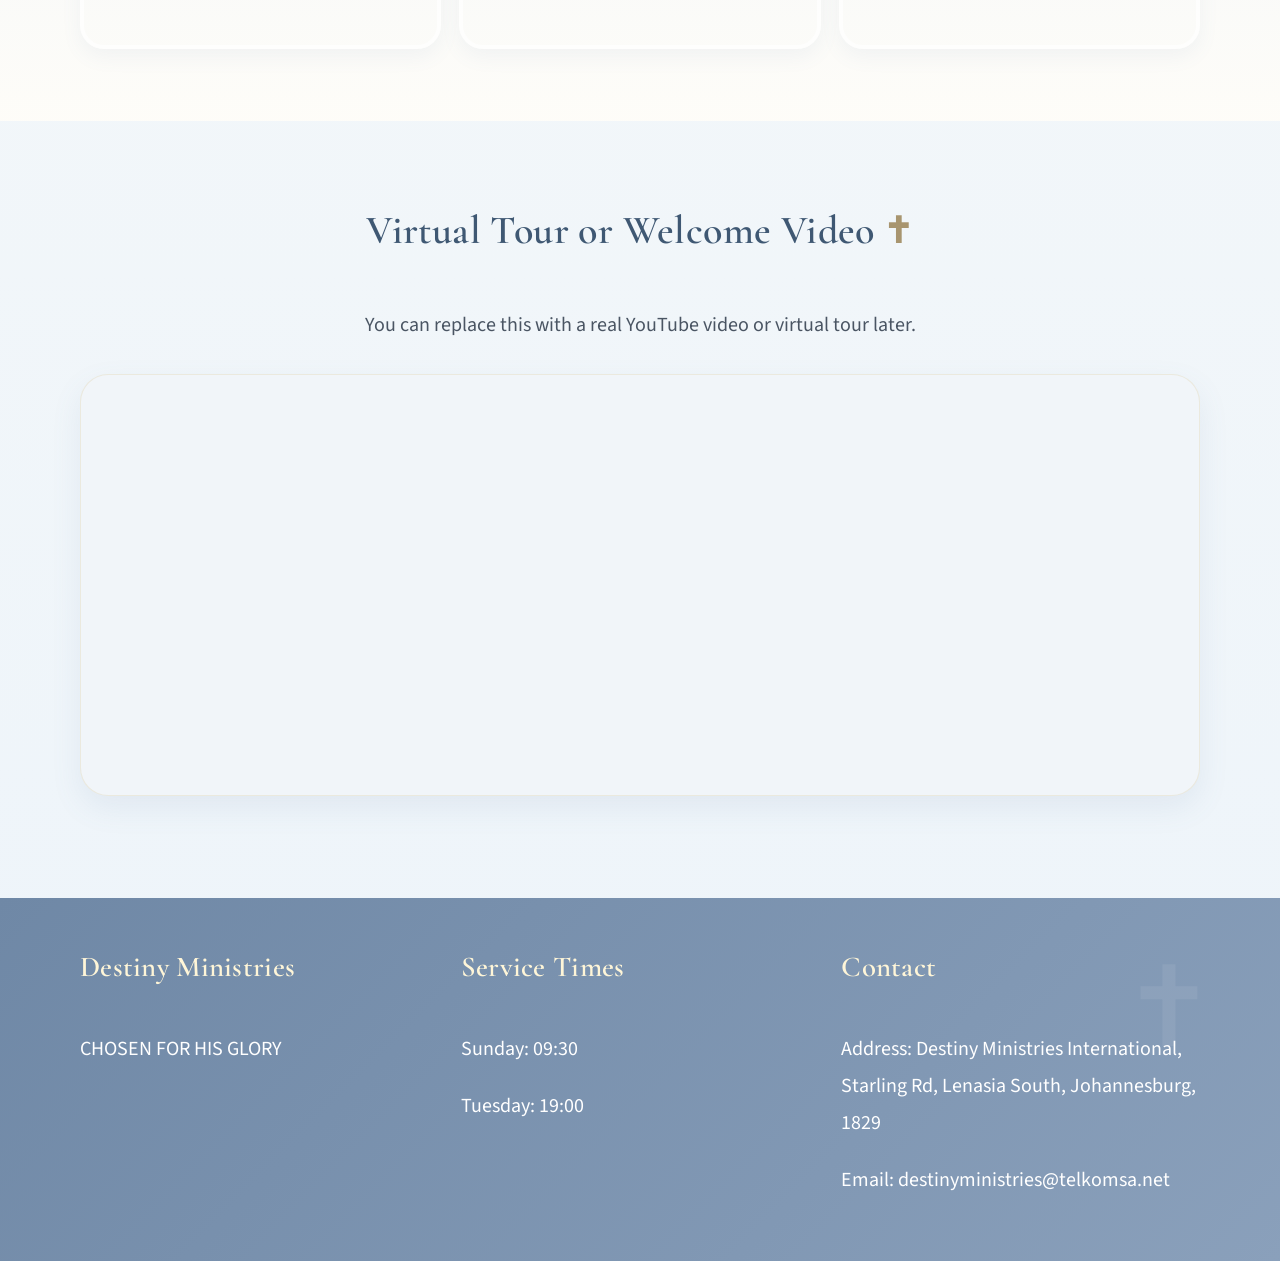
==== commit 2f534634: "address" ====
--- a/index.html
+++ b/index.html
@@ -178,7 +178,7 @@
 
       <div>
         <h4>Contact</h4>
-        <p>Address: Destiny Ministries International
+        <p>Address: Destiny Ministries International,
           Starling Rd, Lenasia South, Johannesburg, 1829</p>
         <p>Email: destinyministries@telkomsa.net</p>
       </div>
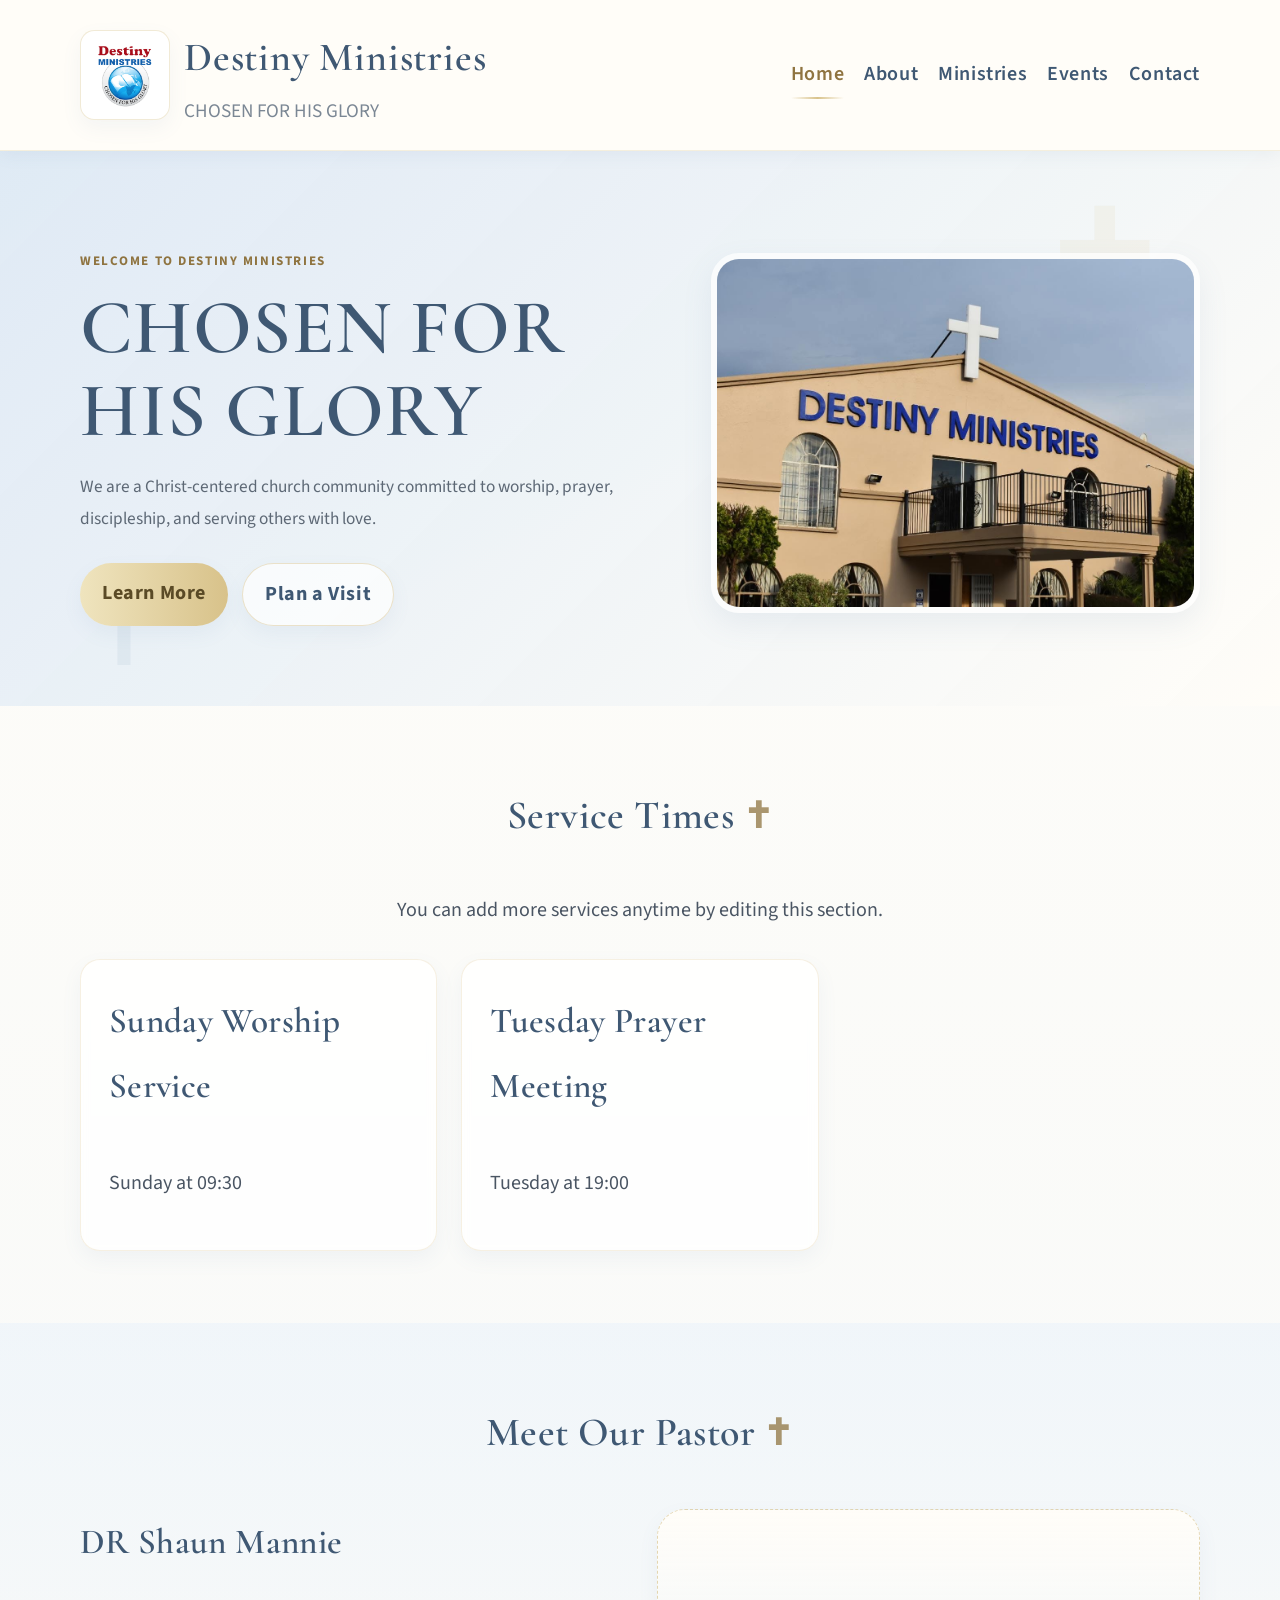
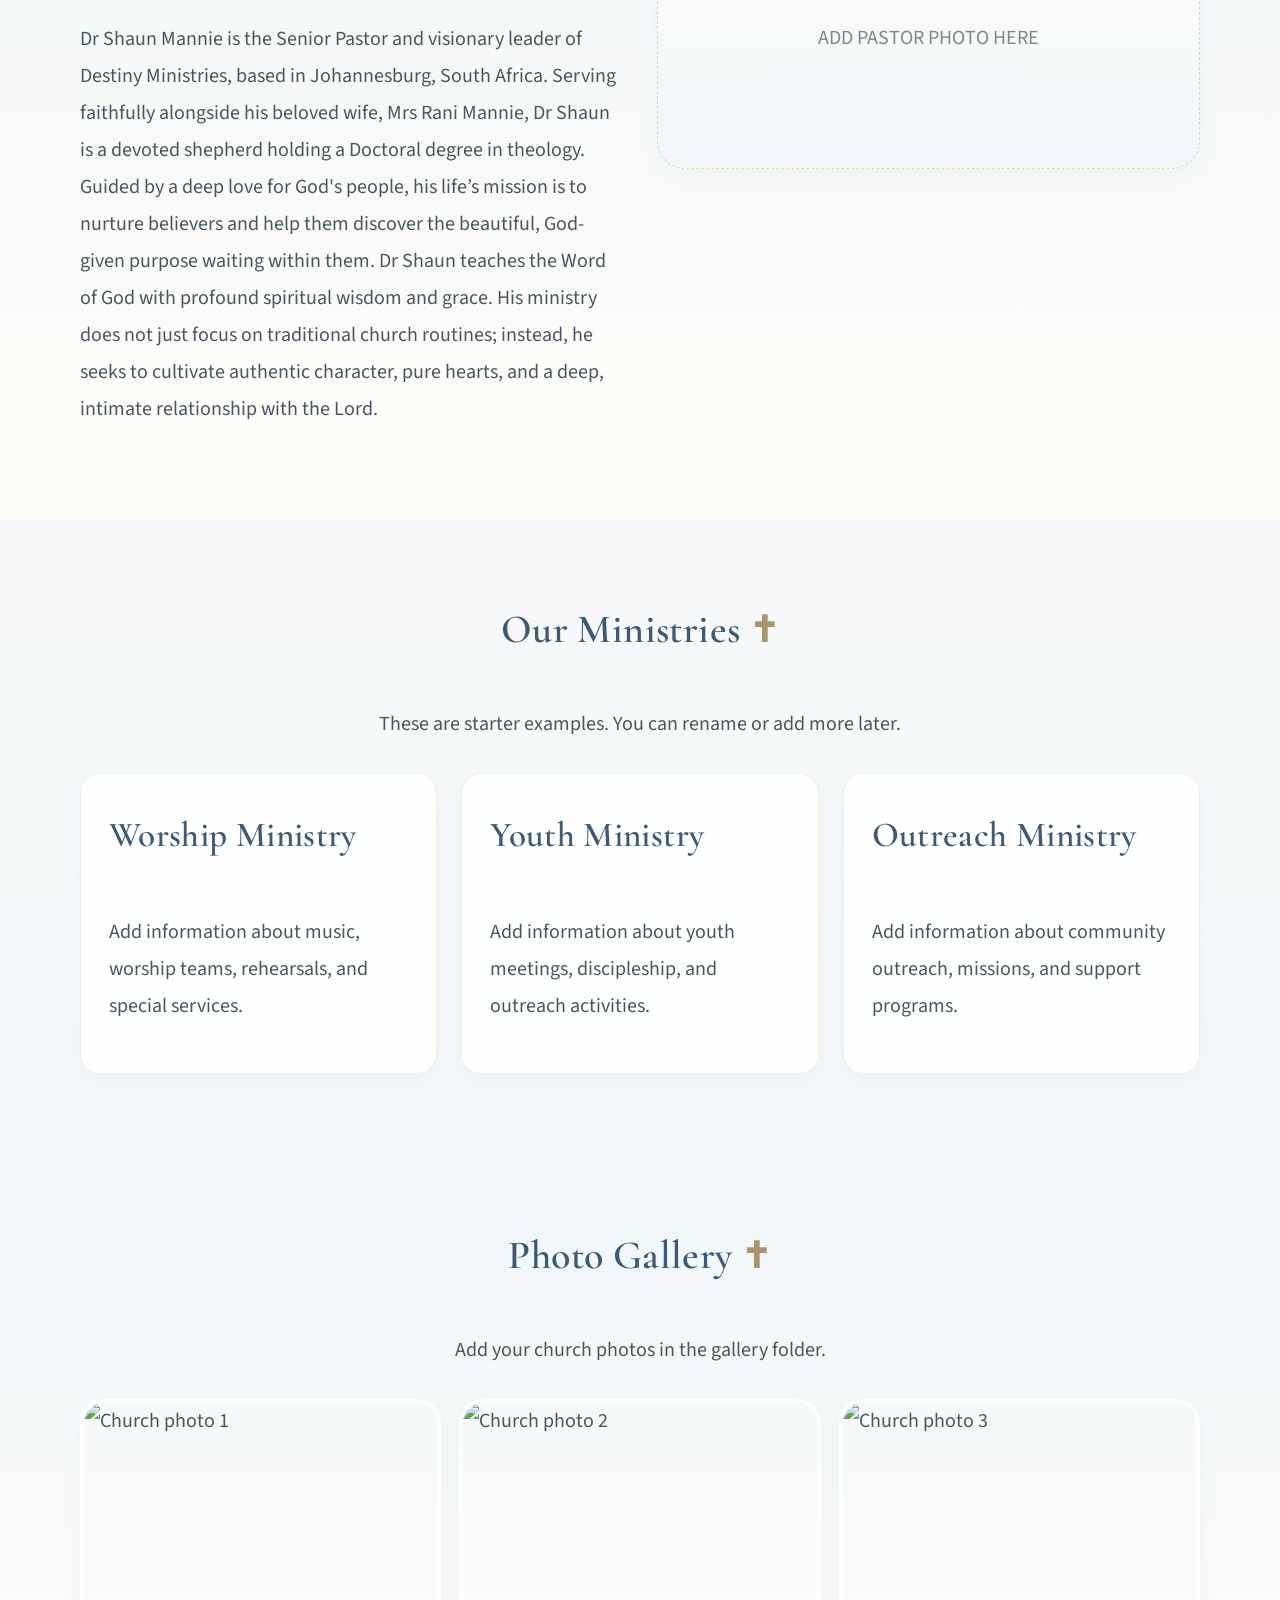
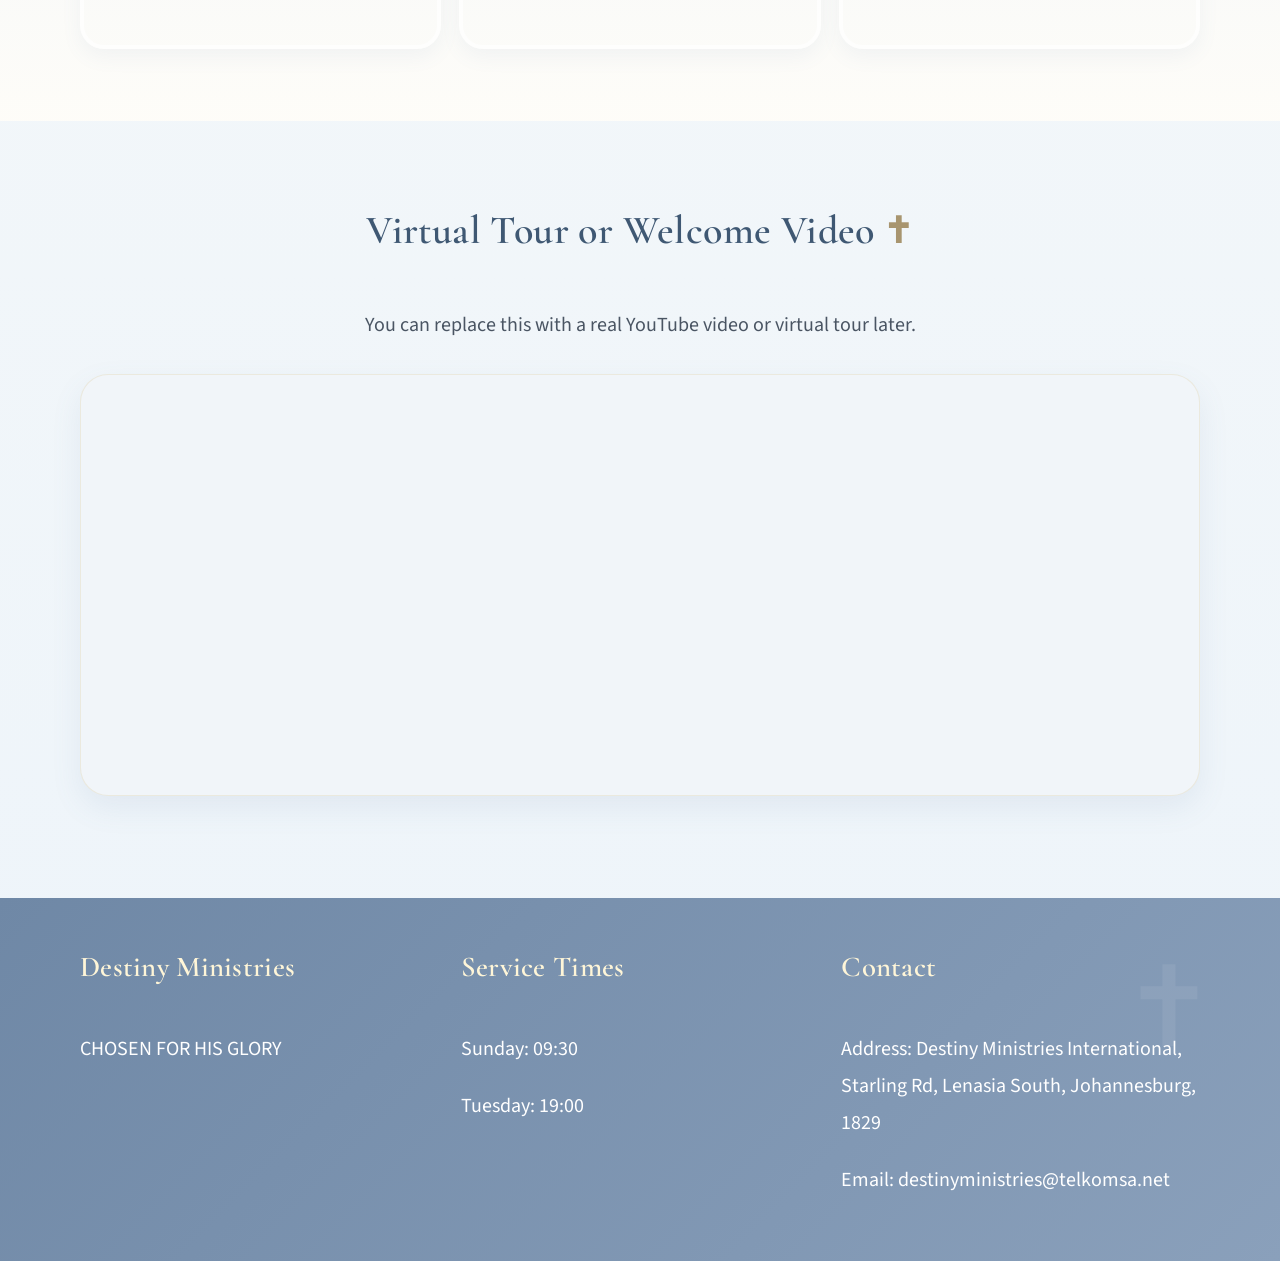
==== commit 6f5d3b05: "Update index.html" ====
--- a/index.html
+++ b/index.html
@@ -64,8 +64,8 @@
 
         <div class="cards">
           <article class="card">
-            <h4>Sunday Service</h4>
-            <p>Sundays at 09:30</p>
+            <h4>Sunday Worship Service</h4>
+            <p>Sunday at 09:30</p>
           </article>
 
           <article class="card">
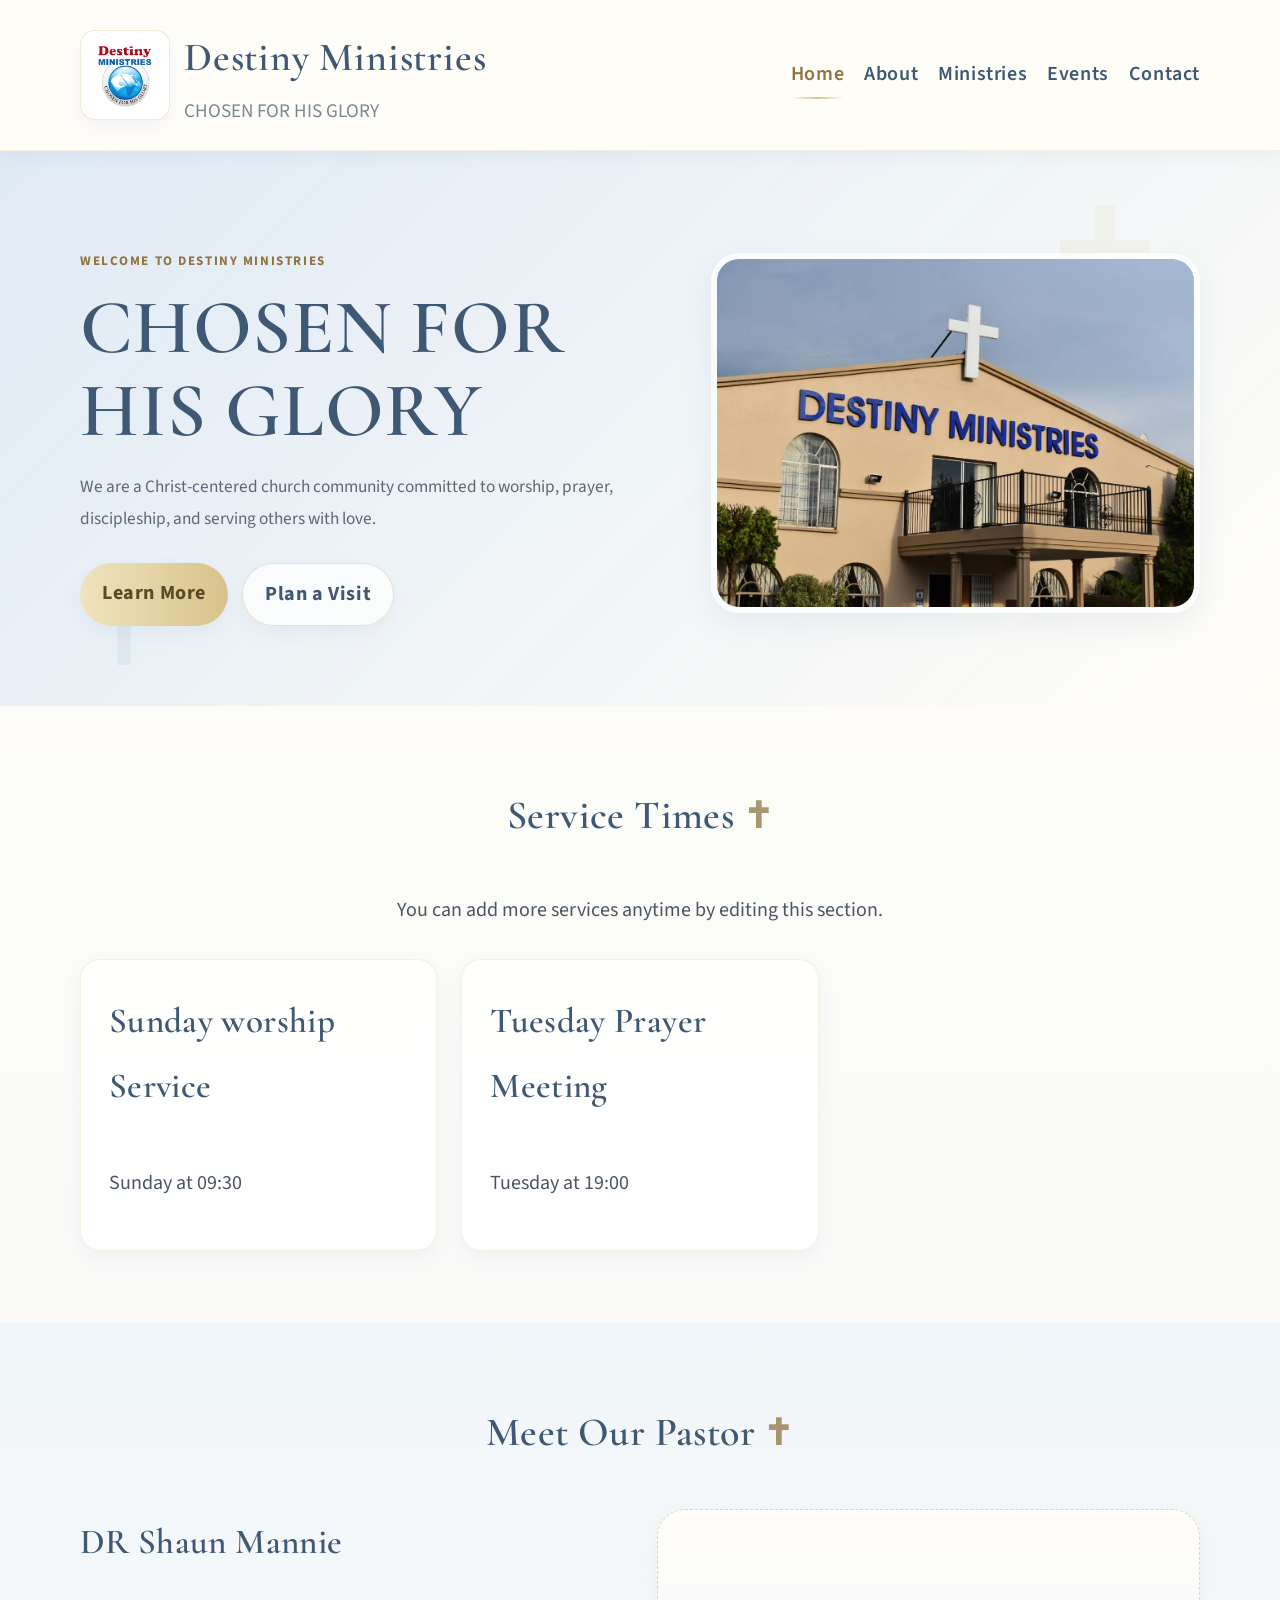
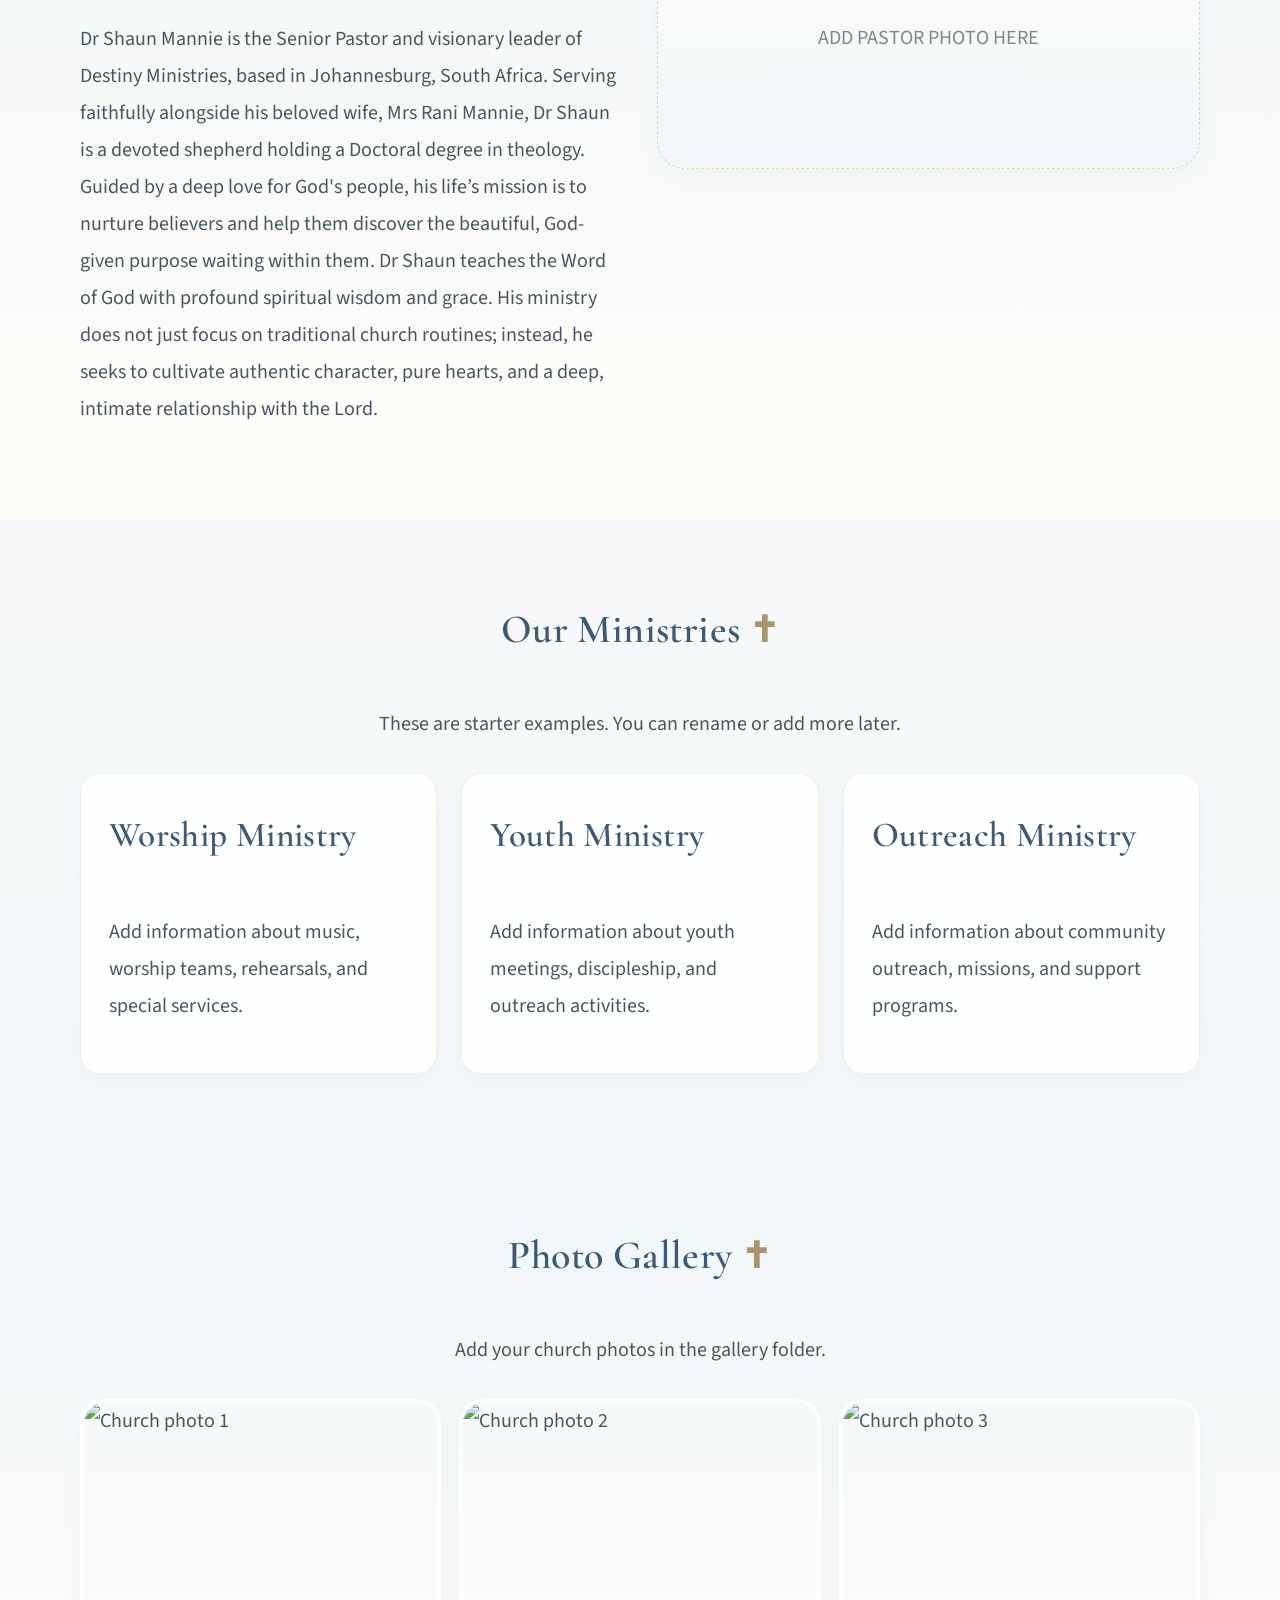
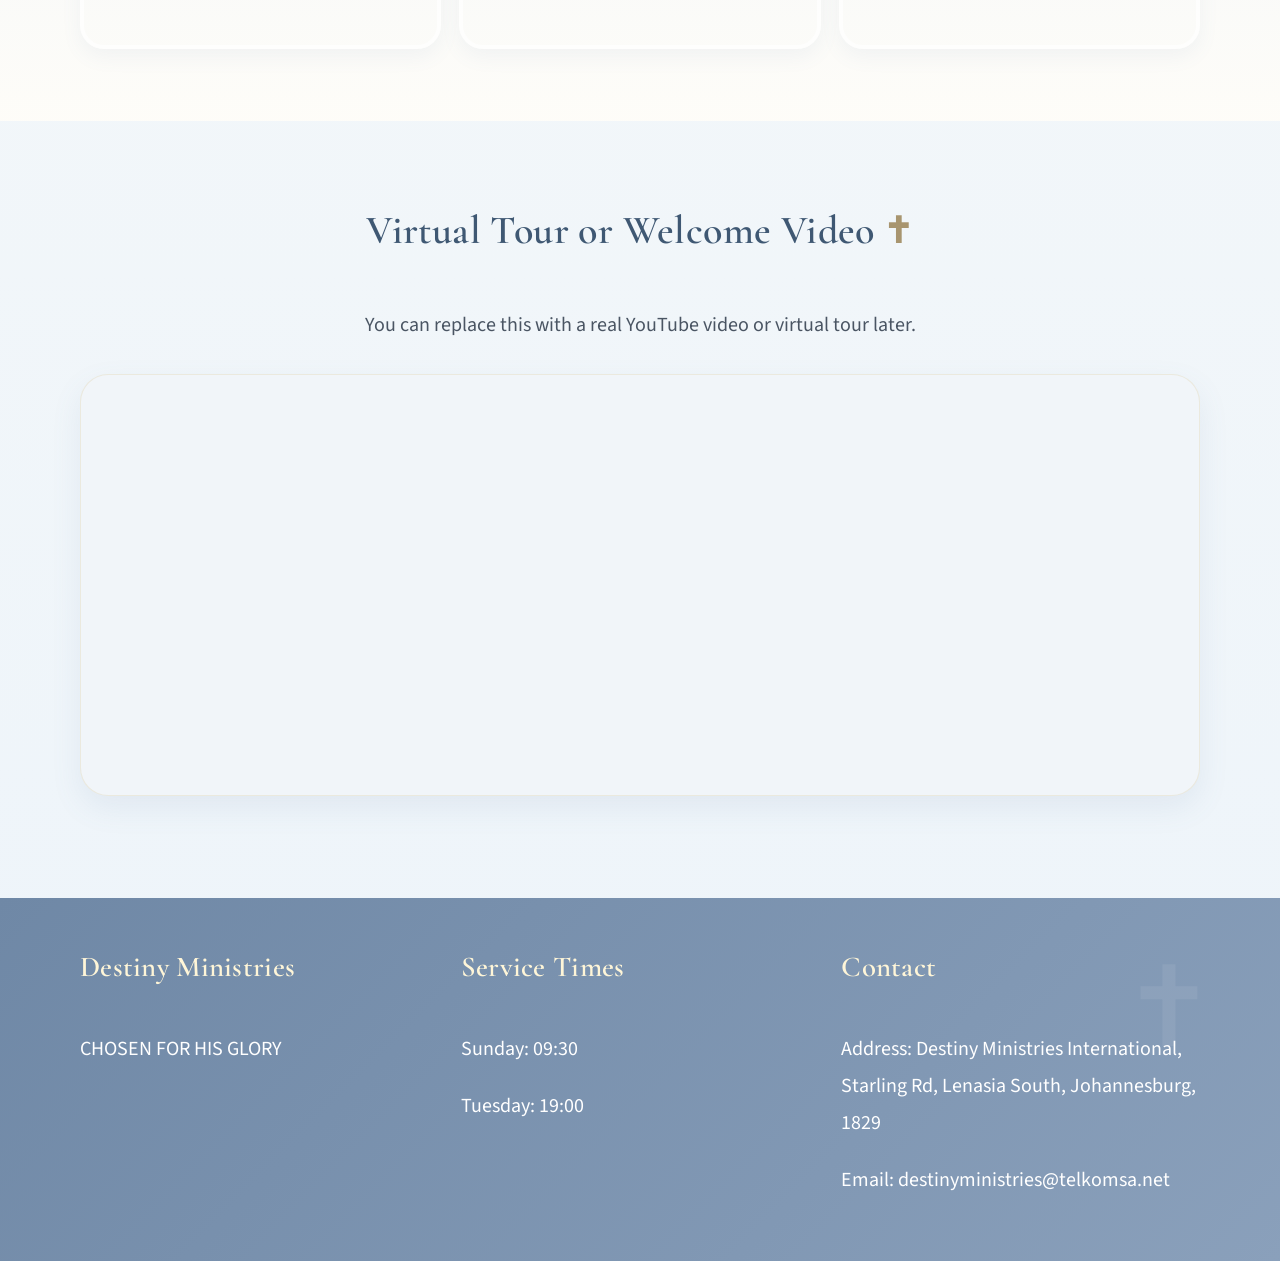
==== commit 46d27719: "Update index.html" ====
--- a/index.html
+++ b/index.html
@@ -64,7 +64,7 @@
 
         <div class="cards">
           <article class="card">
-            <h4>Sunday Worship Service</h4>
+            <h4>Sunday worship Service</h4>
             <p>Sunday at 09:30</p>
           </article>
 
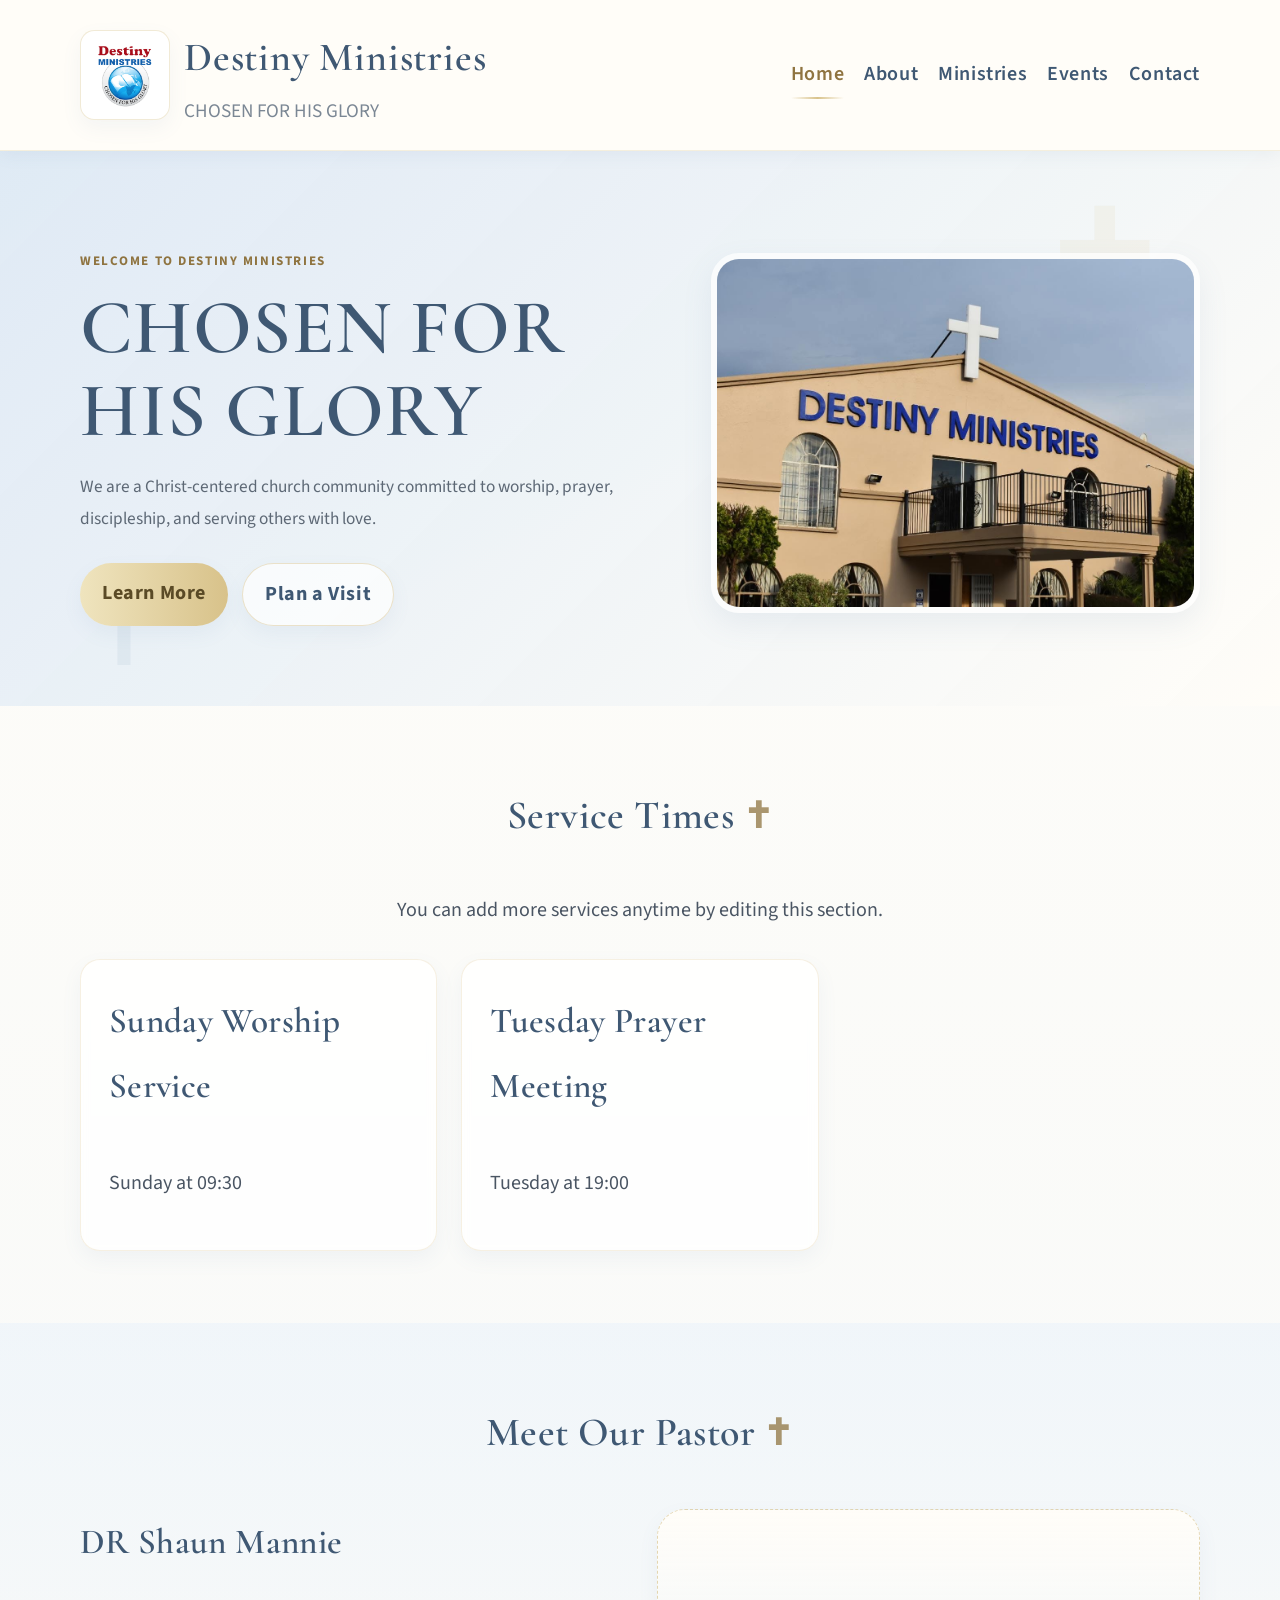
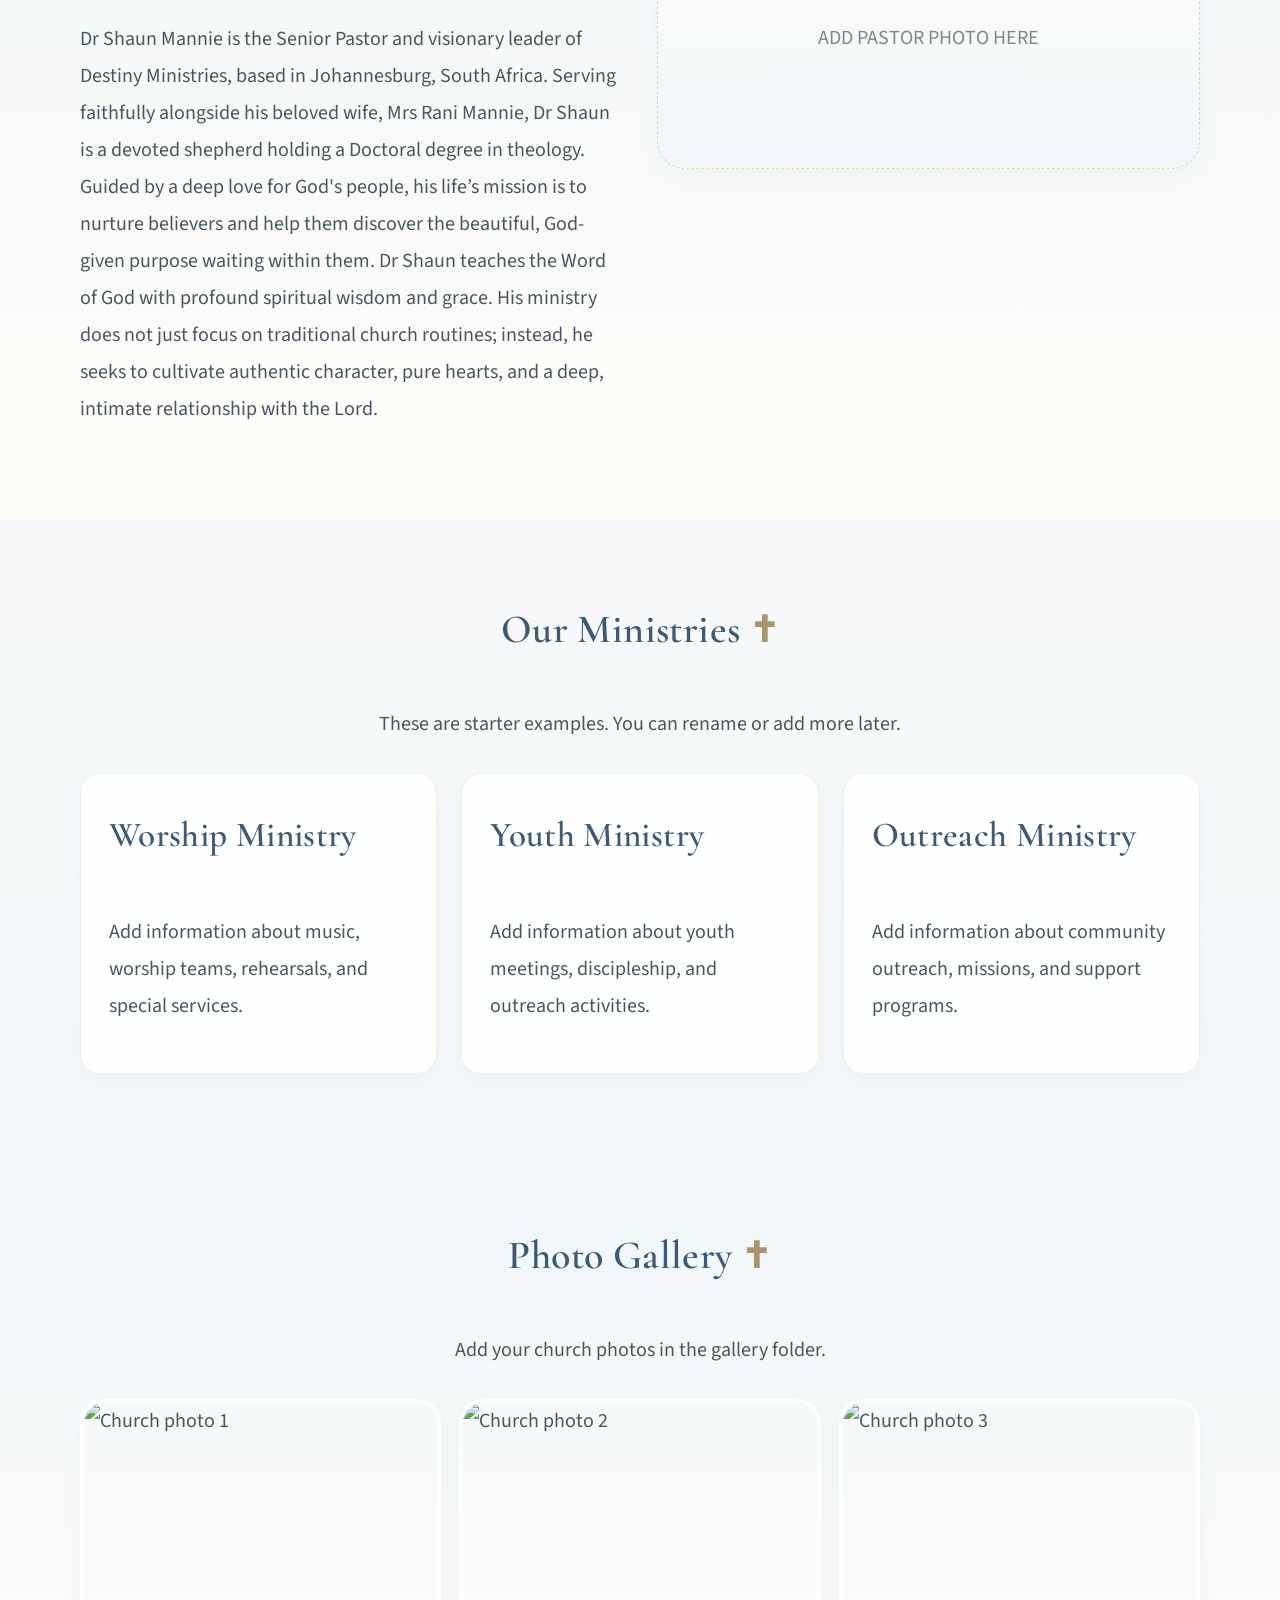
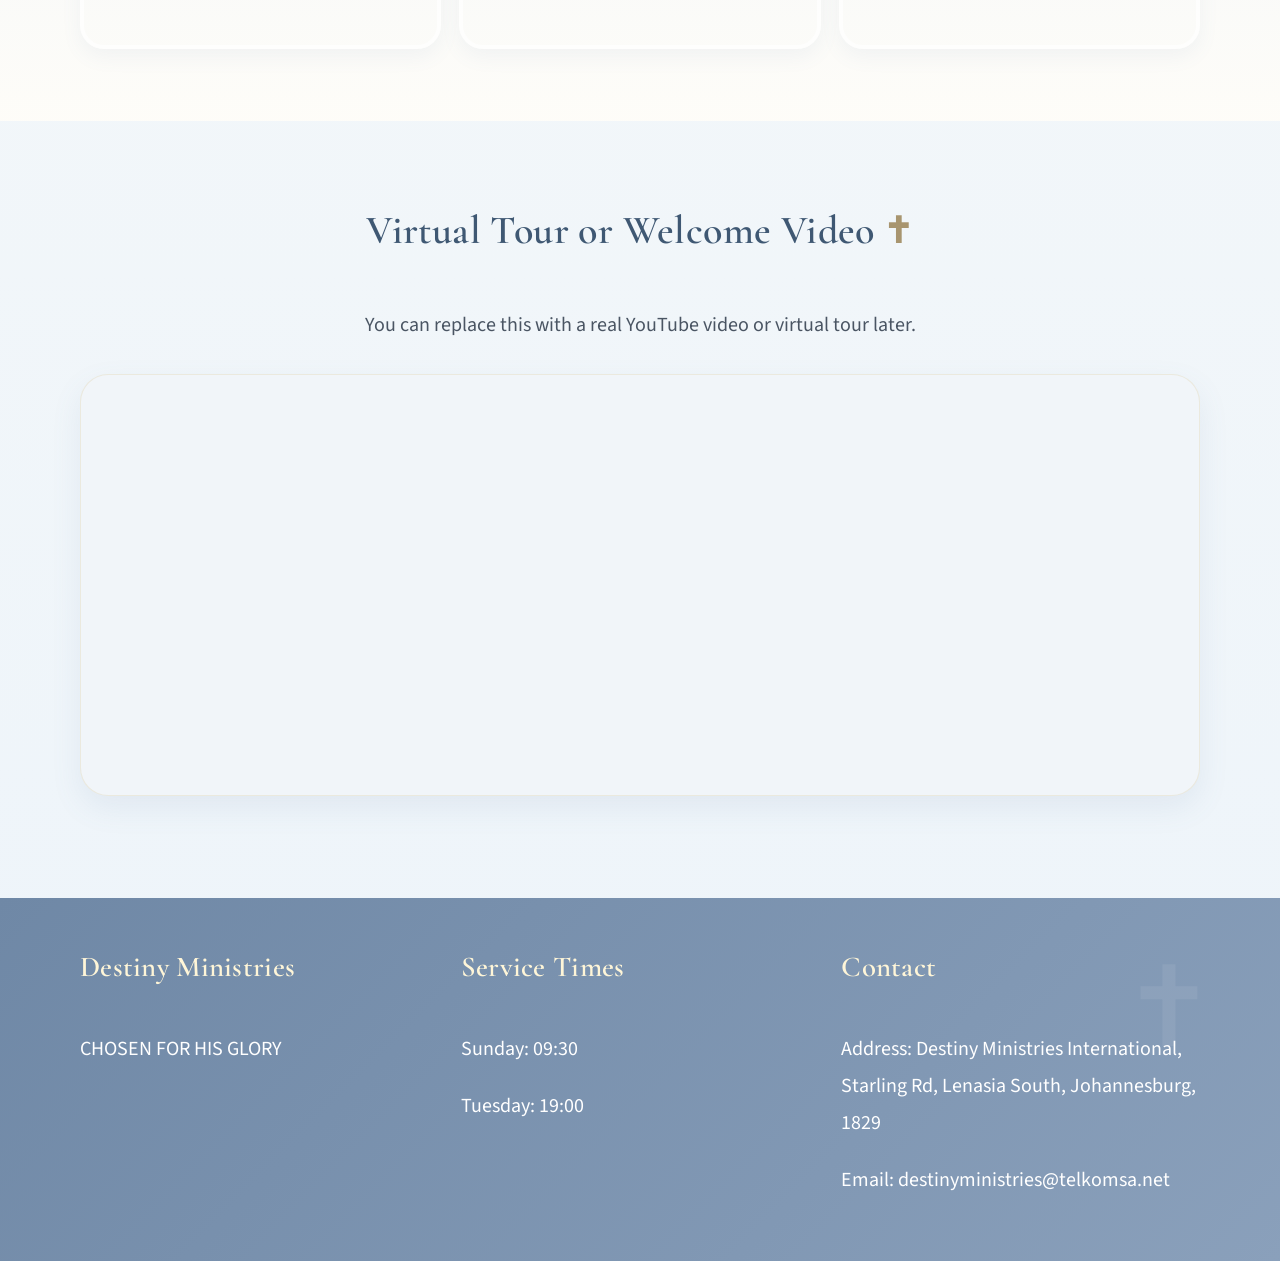
==== commit 9d1249c5: "Update index.html" ====
--- a/index.html
+++ b/index.html
@@ -64,7 +64,7 @@
 
         <div class="cards">
           <article class="card">
-            <h4>Sunday worship Service</h4>
+            <h4>Sunday Worship Service</h4>
             <p>Sunday at 09:30</p>
           </article>
 
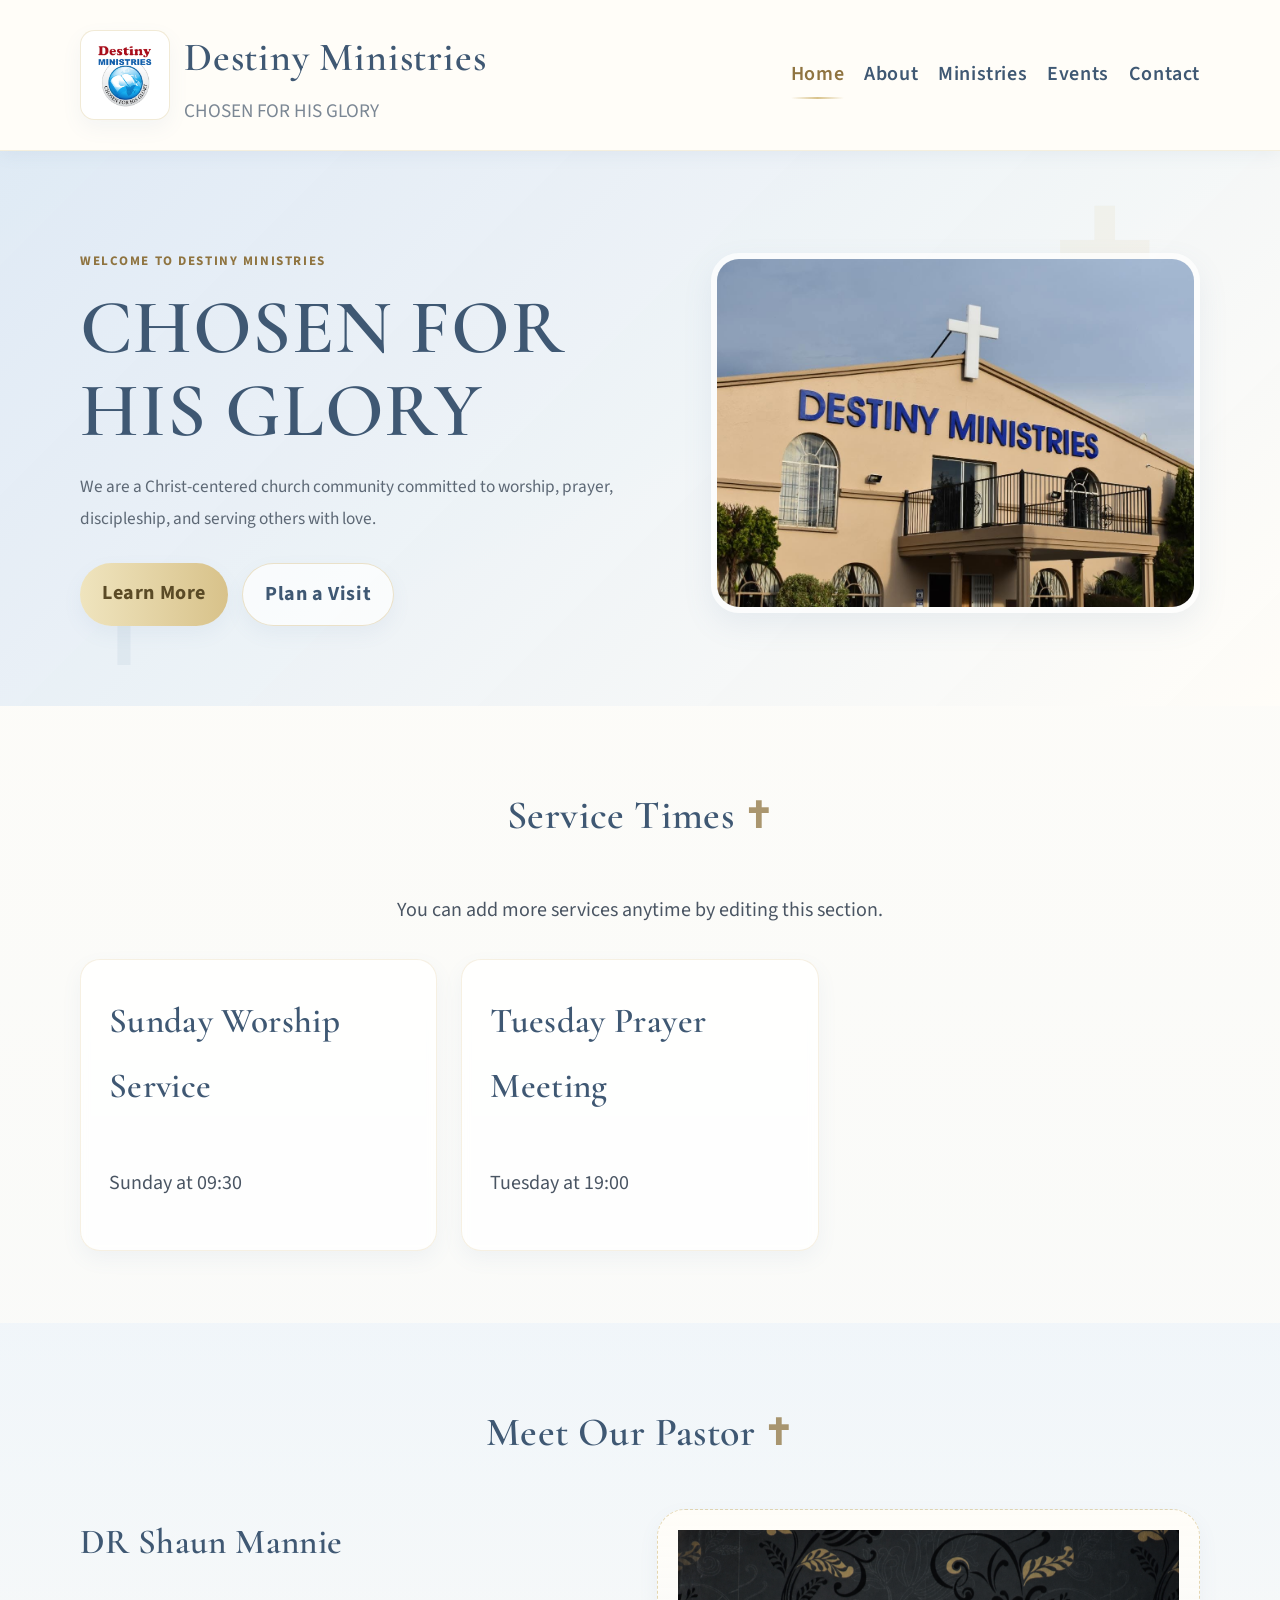
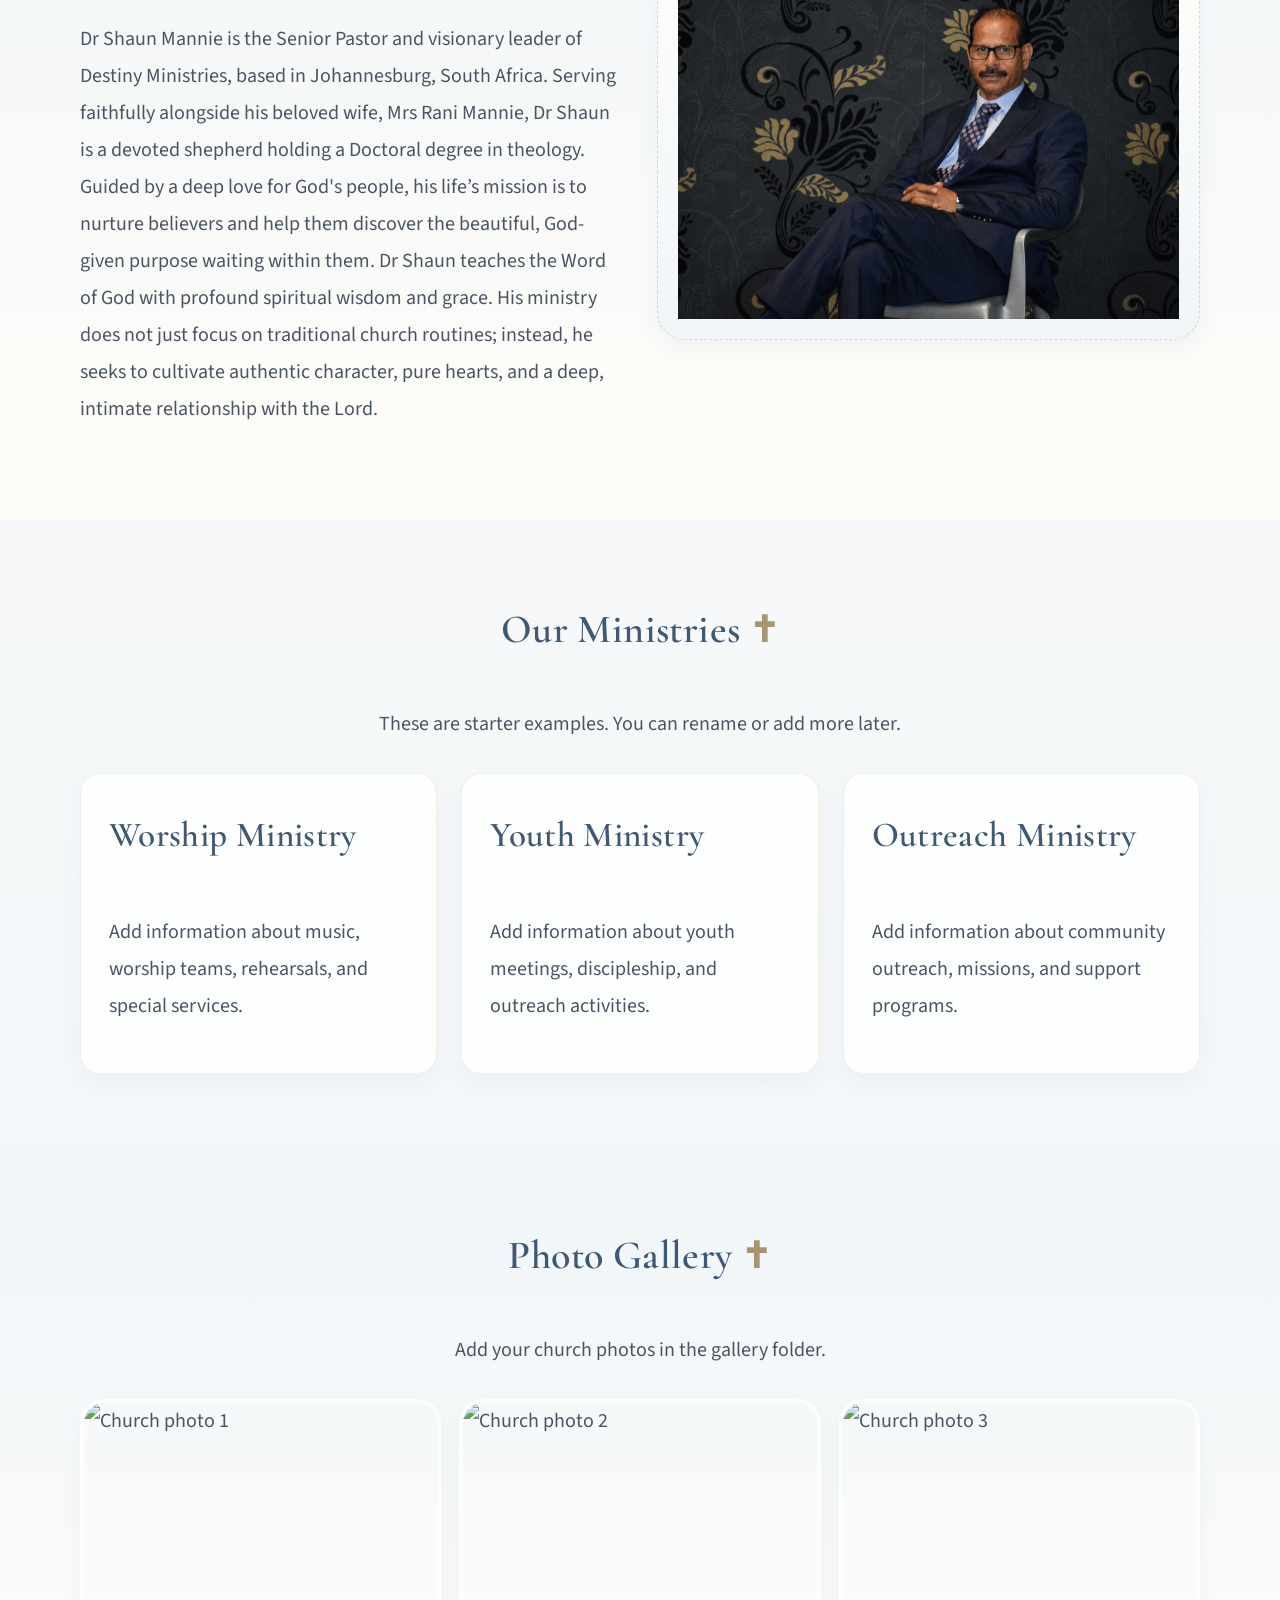
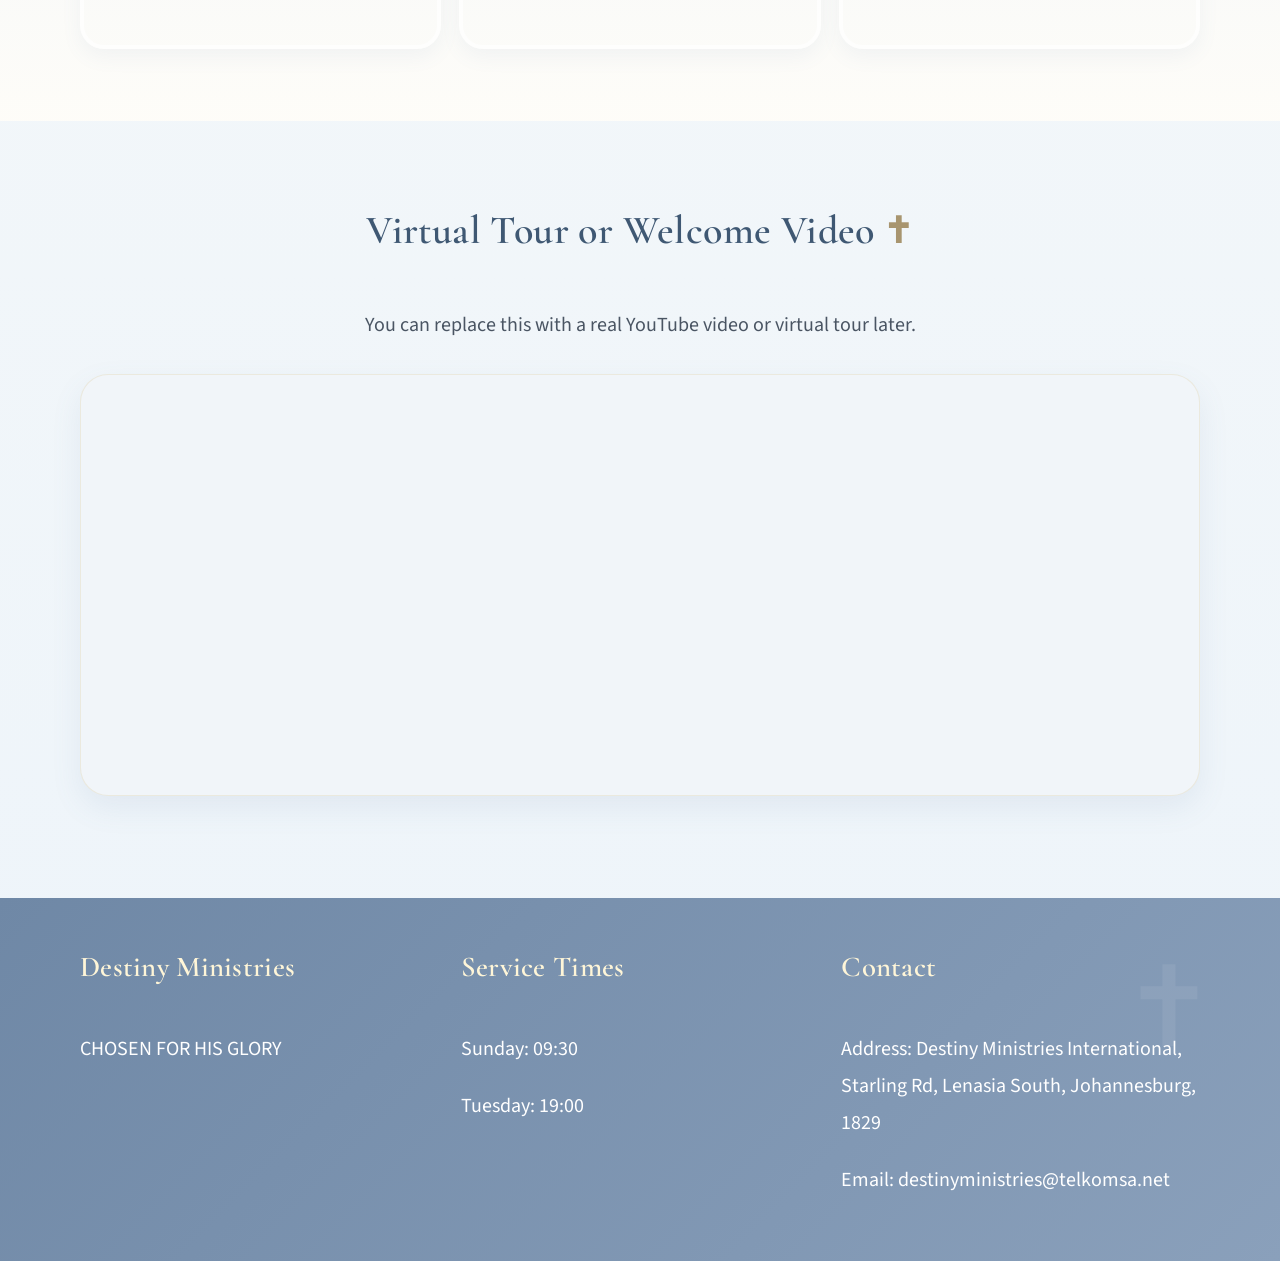
==== commit 6f45d2ff: "update" ====
--- a/index.html
+++ b/index.html
@@ -98,7 +98,7 @@
           </div>
 
           <div class="placeholder-box">
-            <p>ADD PASTOR PHOTO HERE</p>
+            <img src="assets/pastor.png" alt="Pastor Shaun Mannie" />
           </div>
         </div>
       </div>
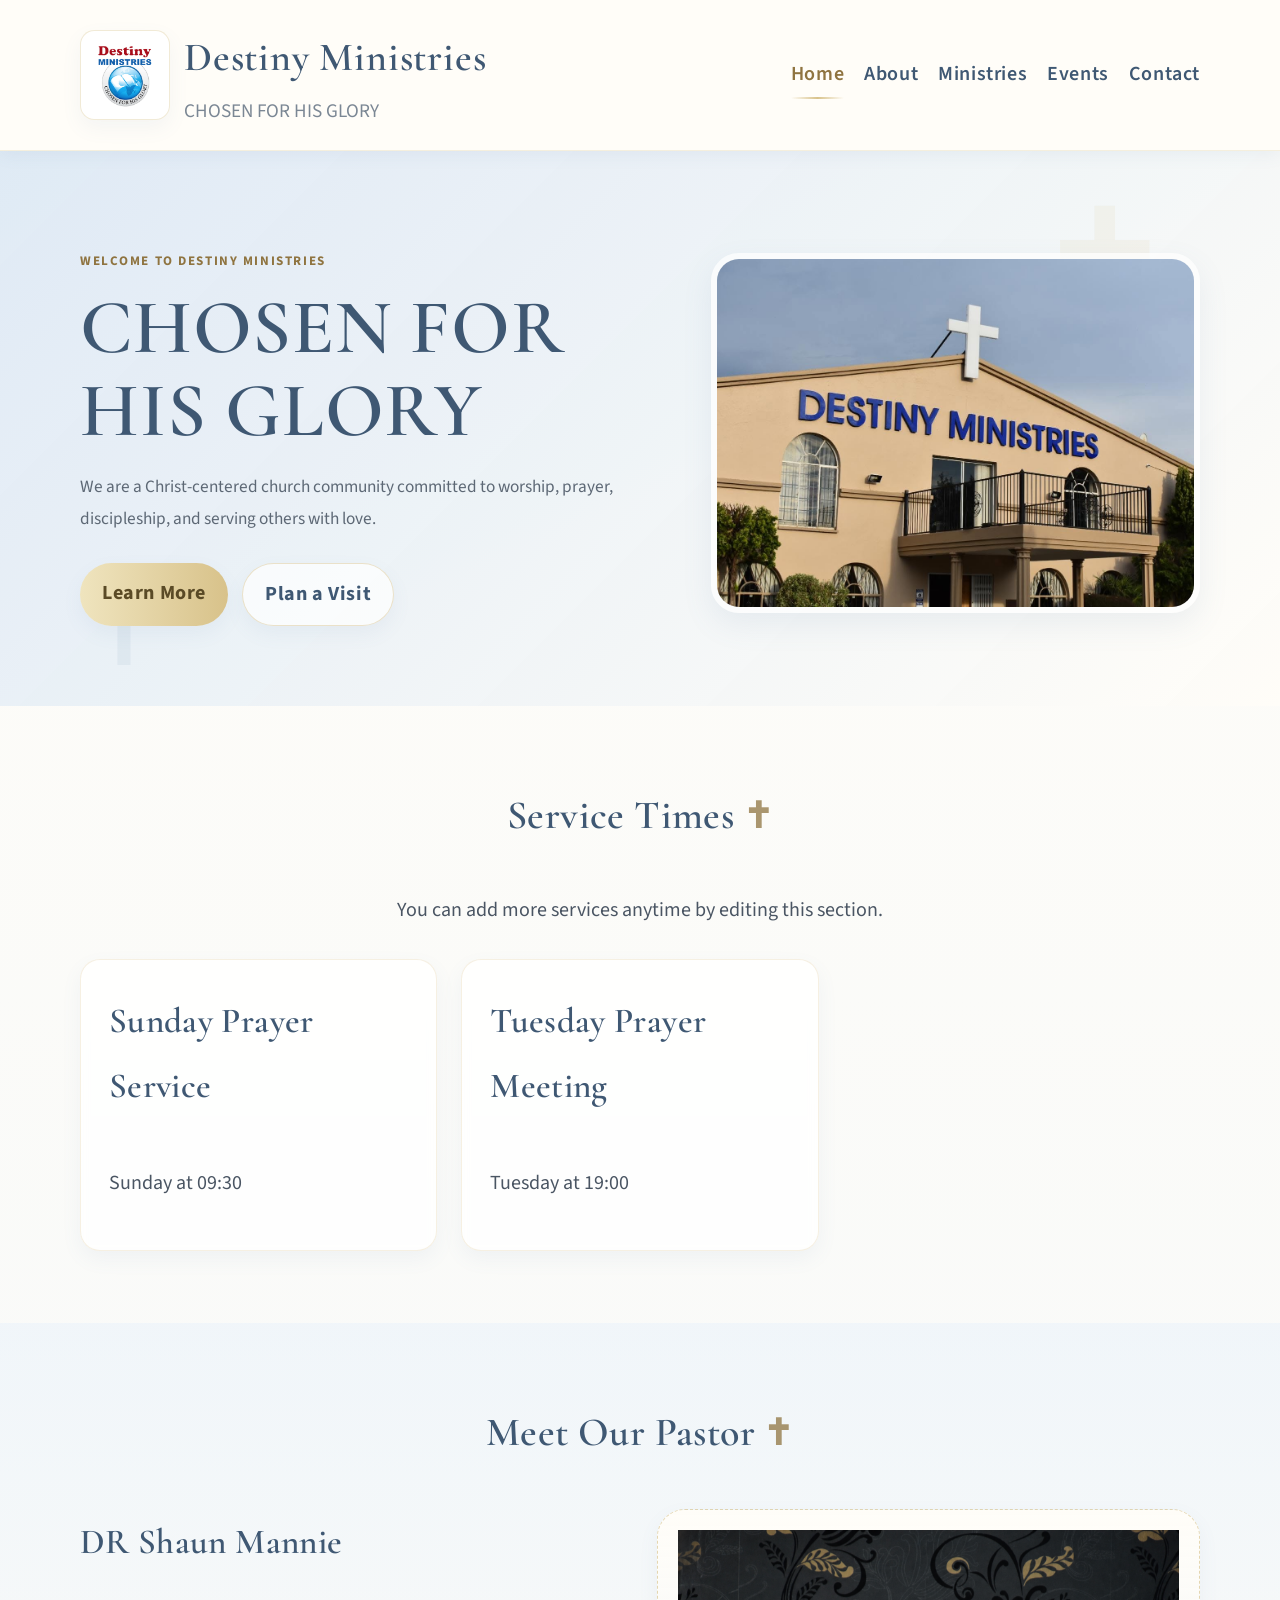
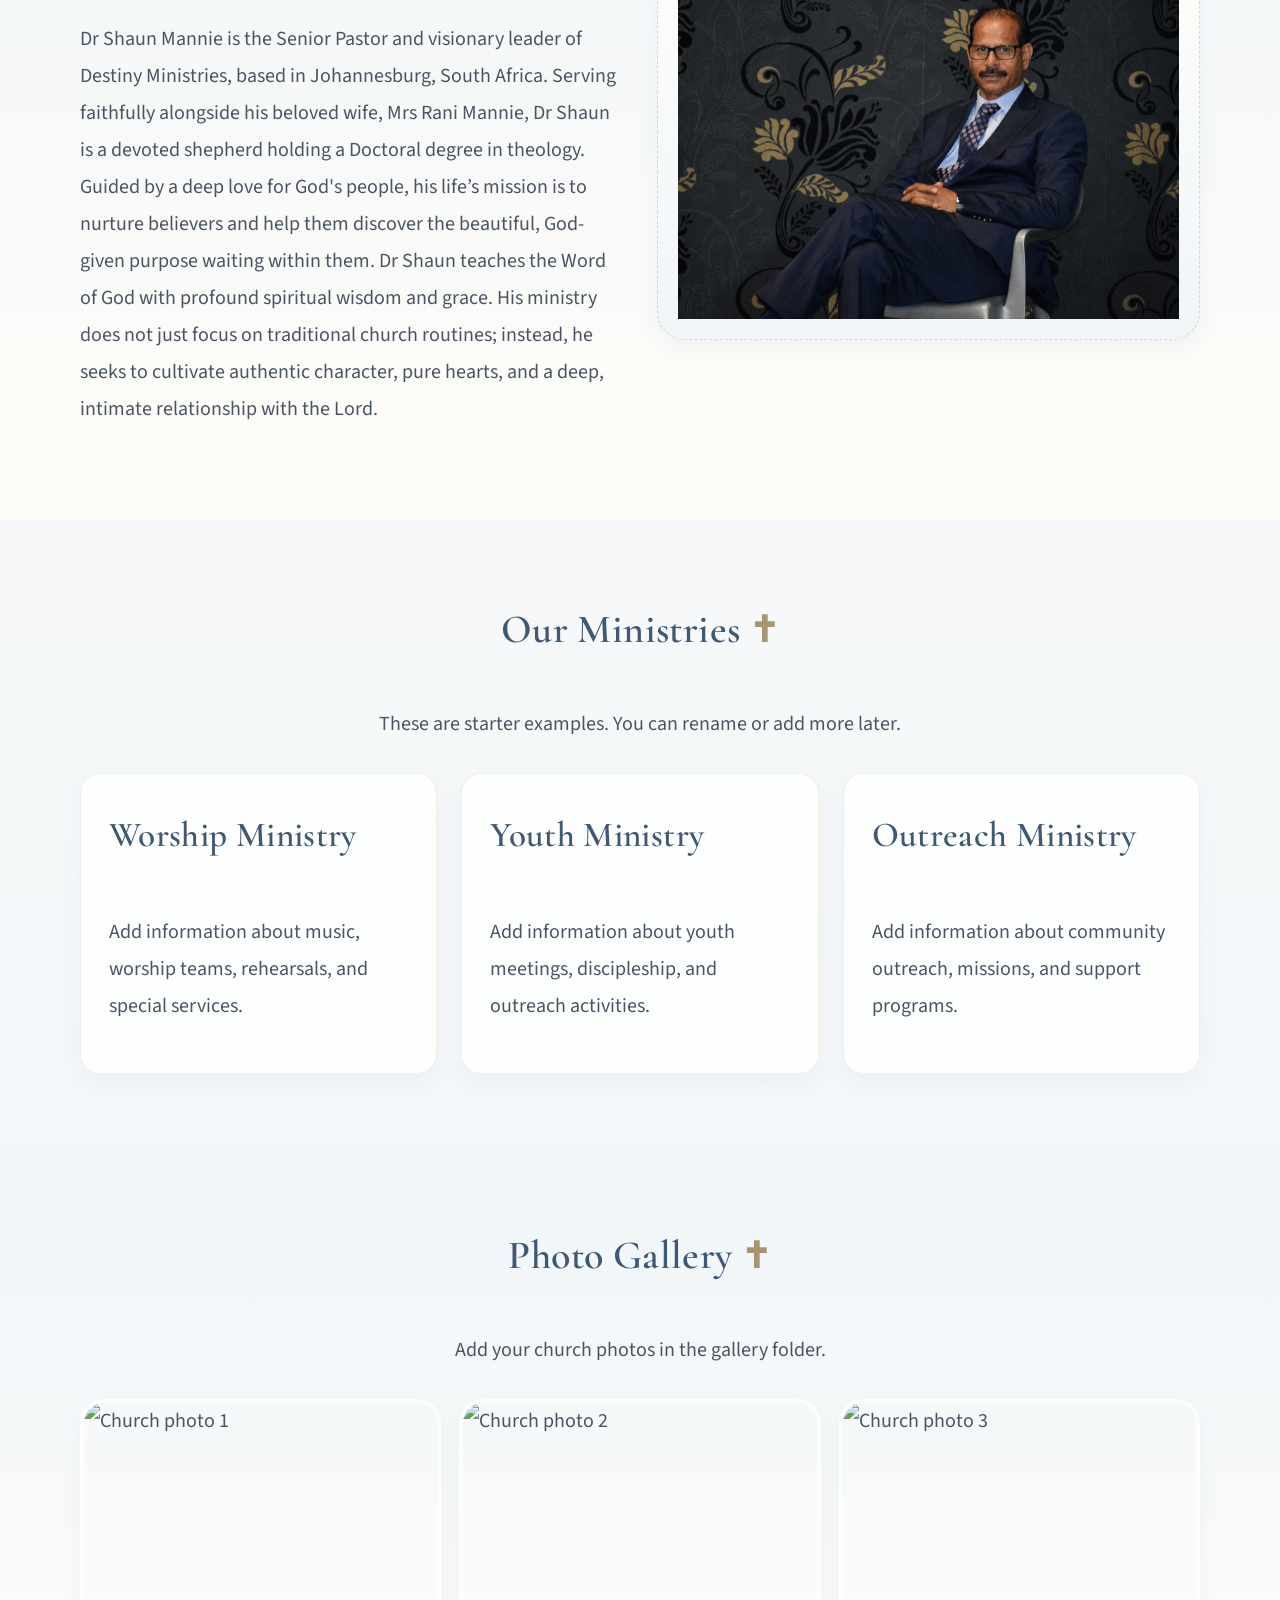
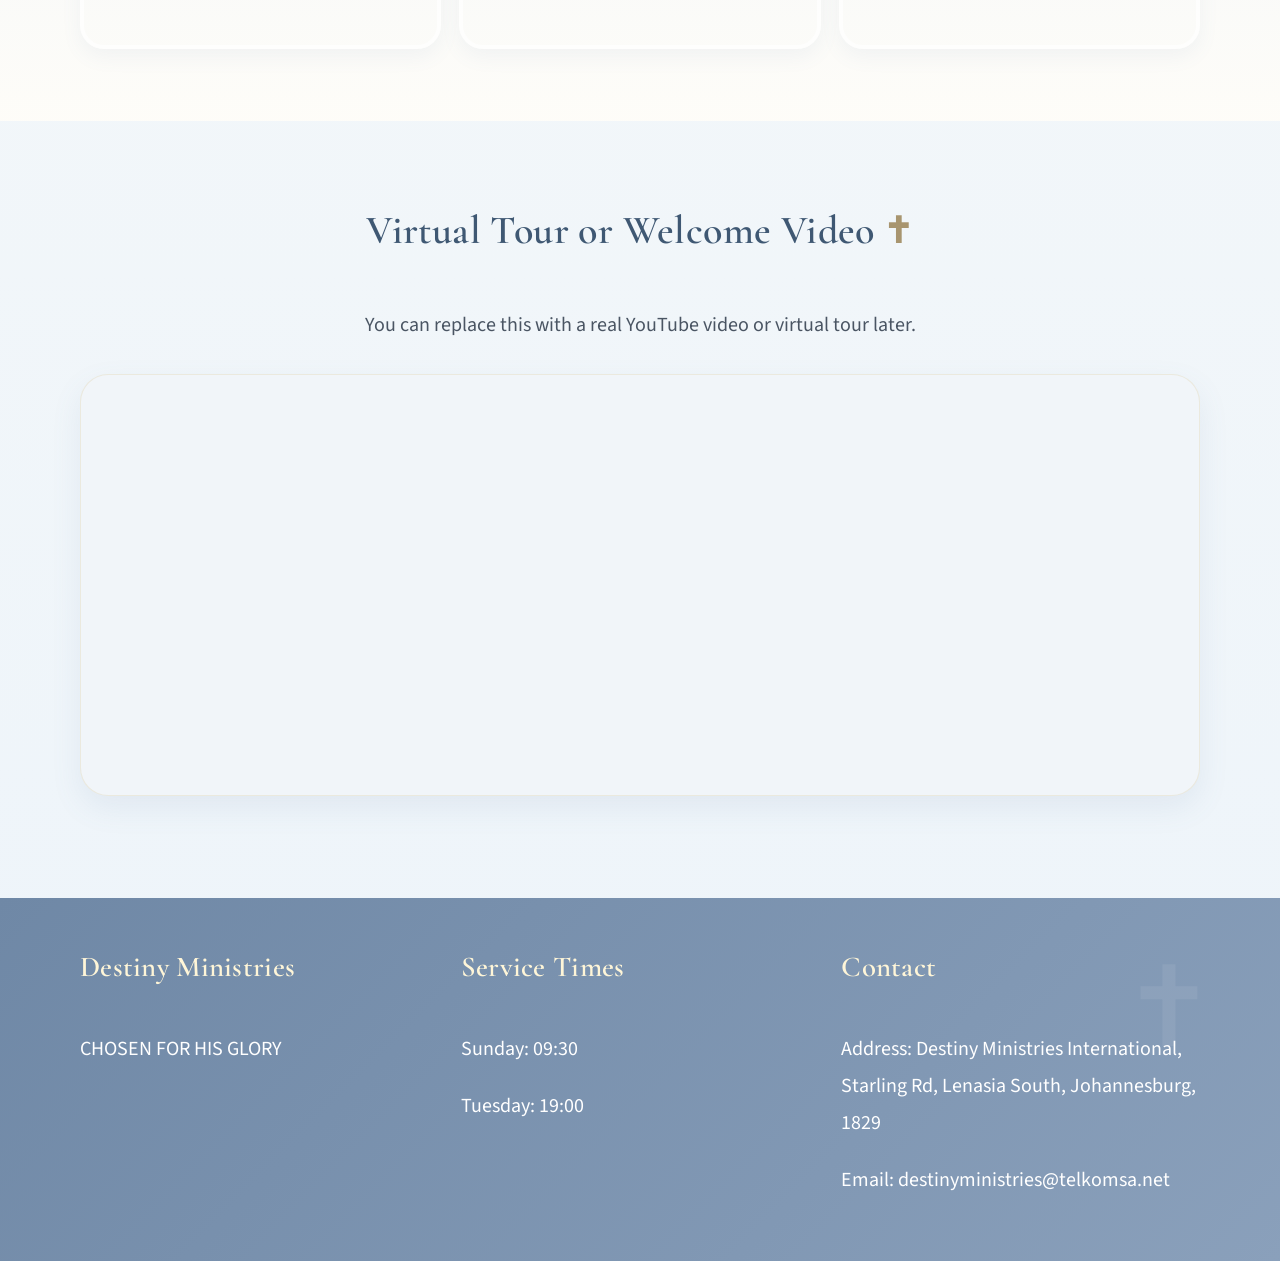
==== commit 04dc5993: "Update index.html" ====
--- a/index.html
+++ b/index.html
@@ -64,7 +64,7 @@
 
         <div class="cards">
           <article class="card">
-            <h4>Sunday Worship Service</h4>
+            <h4>Sunday Prayer Service</h4>
             <p>Sunday at 09:30</p>
           </article>
 
